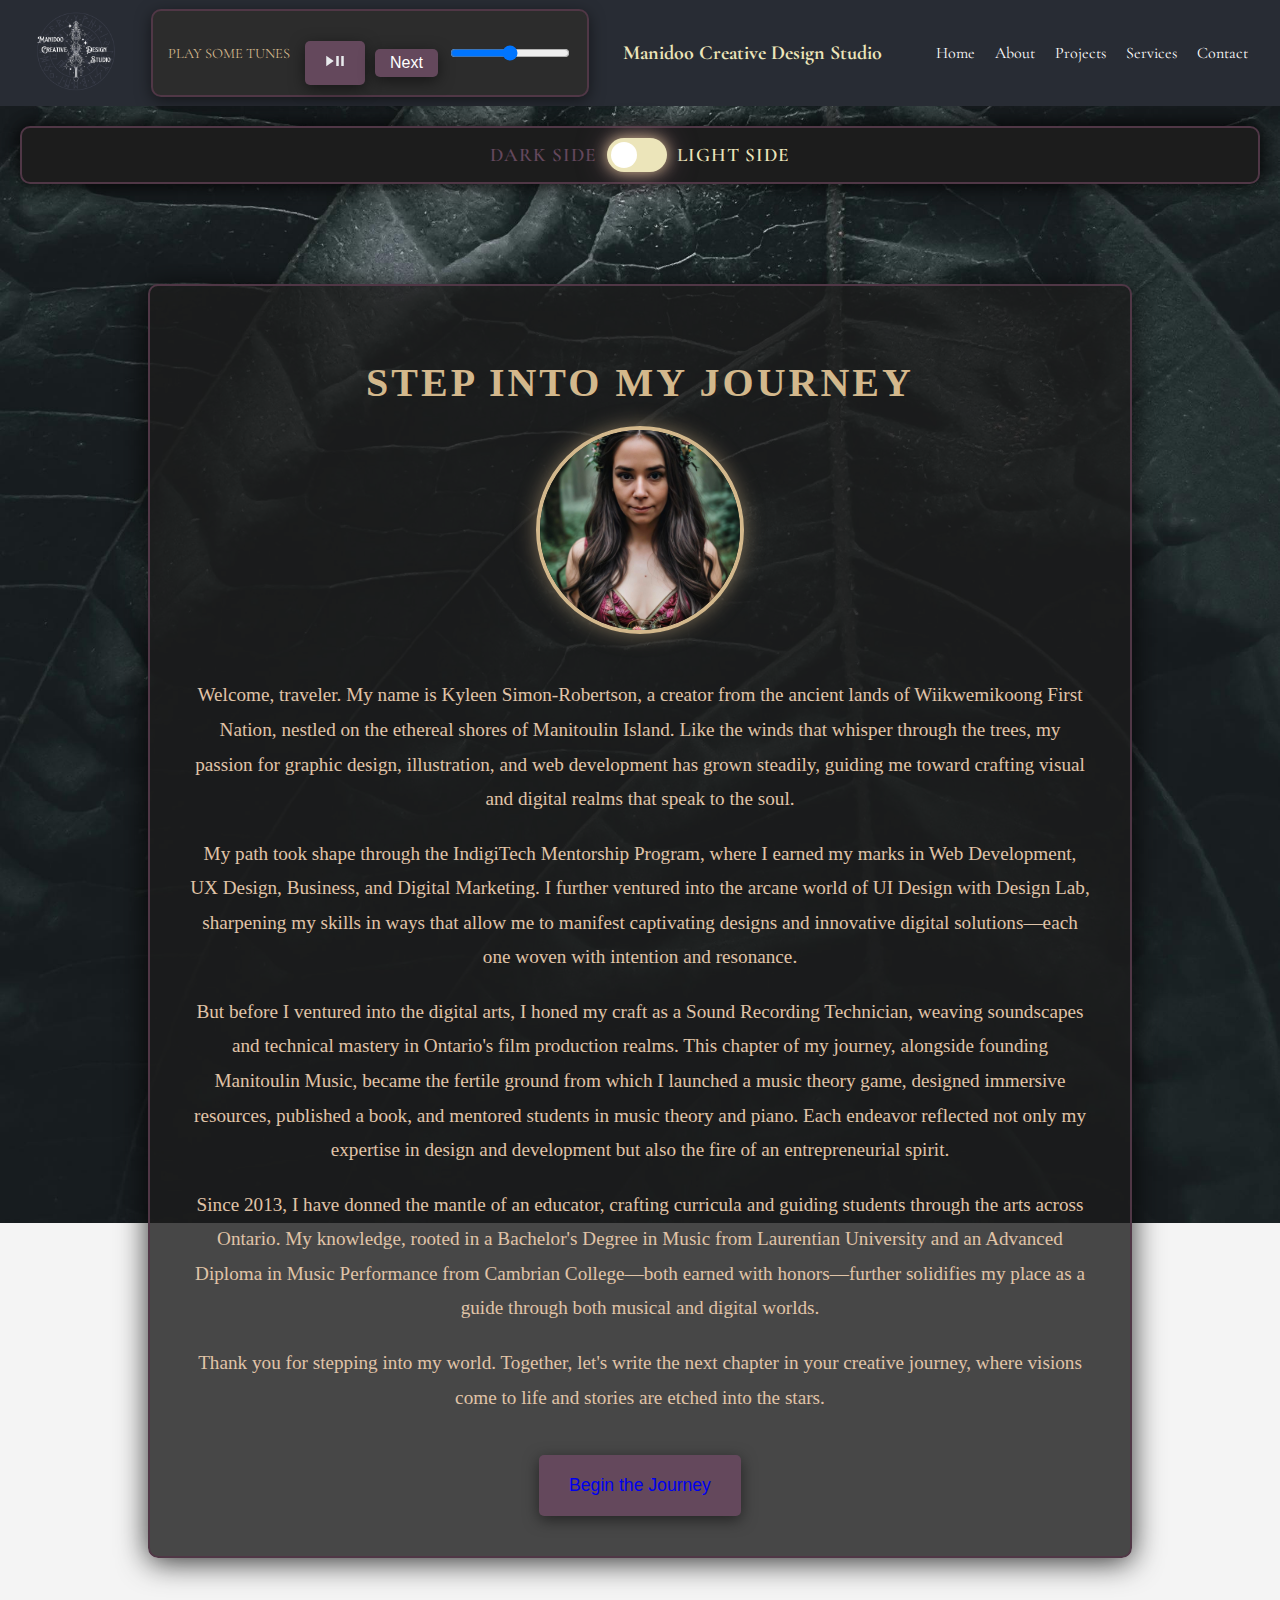
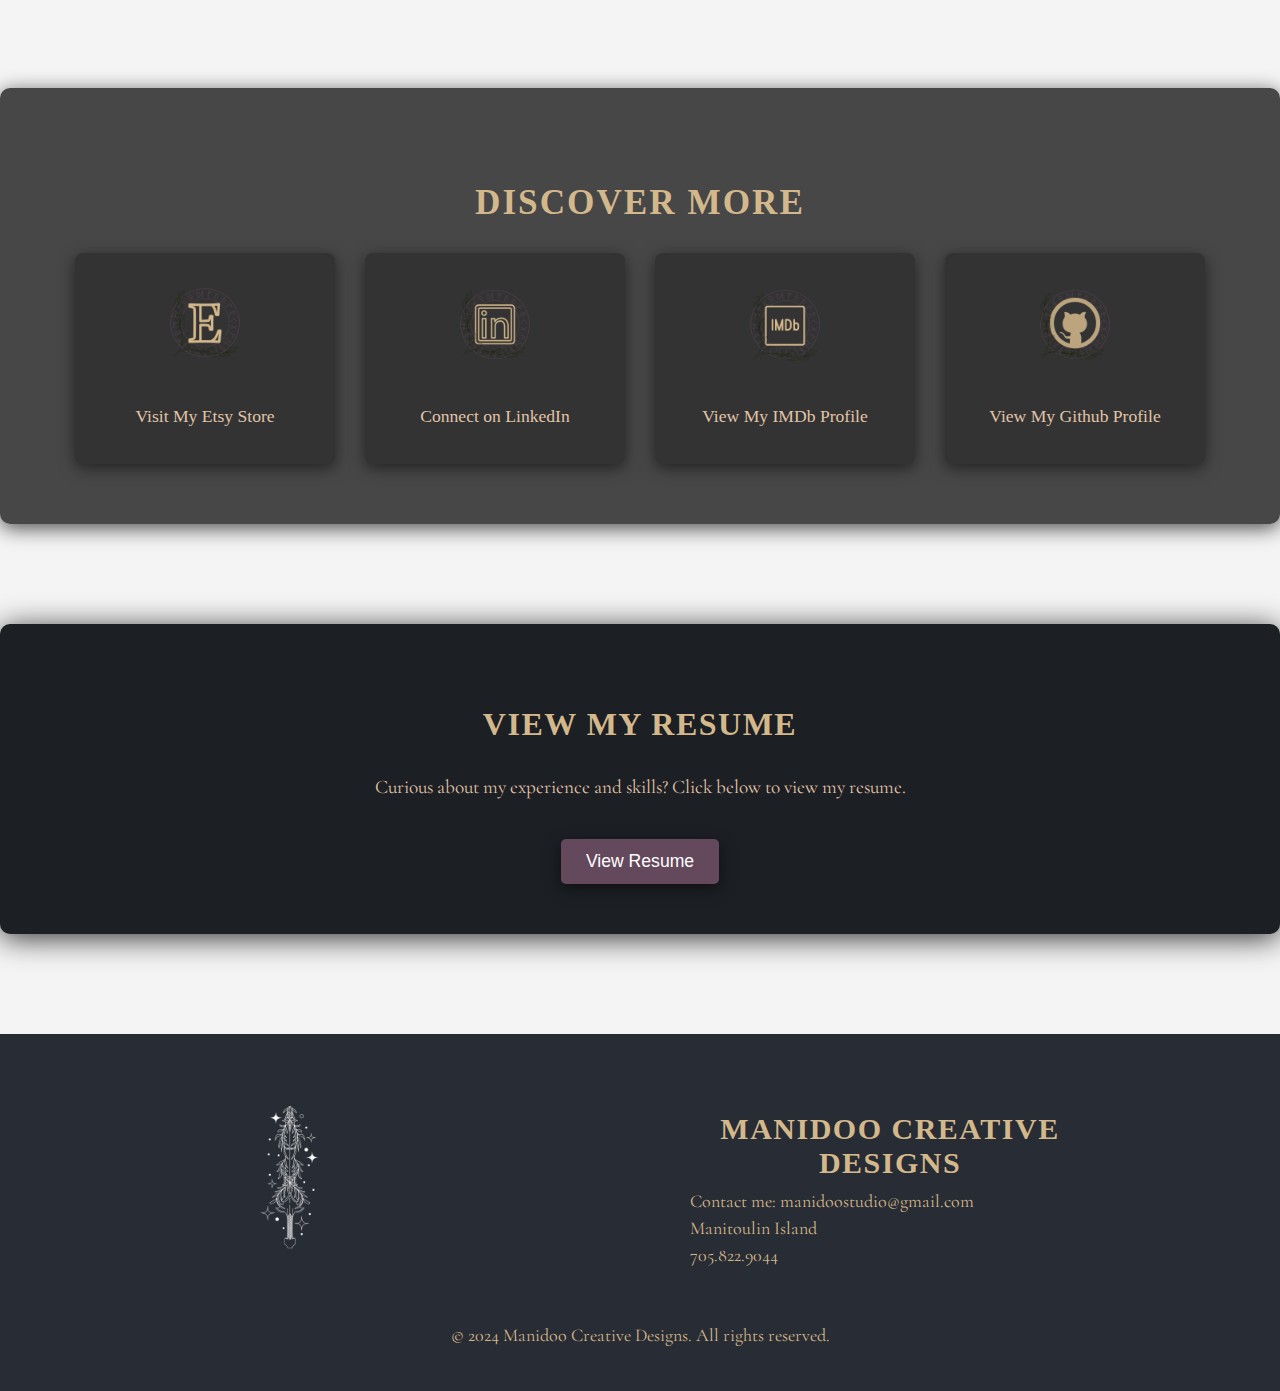
==== about.html @ 4b41643b "added light and dark backgrounds / optimized for mobile" ====
<!DOCTYPE html>
<html lang="en">
    <head>
        <meta charset="UTF-8">
        <meta name="viewport" content="width=device-width, initial-scale=1.0">
        <title>Kyleen Portfolio</title>
        <link rel="preconnect" href="https://fonts.googleapis.com">
    <link rel="preconnect" href="https://fonts.gstatic.com" crossorigin>
    <link href="https://fonts.googleapis.com/css2?family=Cormorant+Garamond:ital,wght@0,300;0,400;0,500;0,600;0,700;1,300;1,400;1,500;1,600;1,700&display=swap" rel="stylesheet">
        <link rel="stylesheet" href="style.css">
        <link rel="stylesheet" href="./global.css">
    </head>
    <nav>
        <a href="./index.html">
            <img src="./images/Manidoologo.png" alt="Manidoologo">
        </a>
      
        <!-- Audio Controls Section in Navbar -->
        <div class="audio-player">
          <span class="audio-player-text">Play some tunes</span>
          <button id="playPauseBtn" onclick="togglePlay()">
            <img id="playPauseIcon" src="./Icons/play_pause_24dp_E8EAED_FILL0_wght400_GRAD0_opsz24.svg" alt="Play Icon">
          </button>
          <button onclick="playNext()">Next</button>
          <input type="range" id="volumeControl" min="0" max="1" step="0.1" onchange="setVolume(this.value)" value="0.5" alt="Volume Control" aria-label="Volume Control">
        </div>
      
        <h1>Manidoo Creative Design Studio</h1>
      
        <div class="menu-toggle">☰</div>
        <ul>
          <li><a href="./index.html">Home</a></li>
          <li><a href="./about.html">About</a></li>
          <li><a href="./projects.html">Projects</a></li>
          <li><a href="./services.html">Services</a></li>
          <li><a href="./contact.html">Contact</a></li>
        </ul>
      </nav>
      <header>
        <div class="theme-toggle-container">
          <span class="toggle-label-text light-side-text">Dark Side</span>
          <div class="toggle-switch">
            <input type="checkbox" id="toggle" />
            <label for="toggle" class="toggle-label">
              <span class="toggle-slider"></span>
            </label>
          </div>
          <span class="toggle-label-text dark-side-text">Light Side</span>
        </div>
      </header>
      
<body>

    <section class="about-page">
        <div class="about-container">
            <h2>Step Into My Journey</h2>
            <img src="./images/kyfant1.jpg" alt="Kyleen Simon-Robertson's portrait" class="about-img">
            <p>
                Welcome, traveler. My name is Kyleen Simon-Robertson, a creator from the ancient lands of Wiikwemikoong First Nation, nestled on the ethereal shores of Manitoulin Island. Like the winds that whisper through the trees, my passion for graphic design, illustration, and web development has grown steadily, guiding me toward crafting visual and digital realms that speak to the soul.
            </p>
            <p>
                My path took shape through the IndigiTech Mentorship Program, where I earned my marks in Web Development, UX Design, Business, and Digital Marketing. I further ventured into the arcane world of UI Design with Design Lab, sharpening my skills in ways that allow me to manifest captivating designs and innovative digital solutions—each one woven with intention and resonance.
            </p>
            <p>
                But before I ventured into the digital arts, I honed my craft as a Sound Recording Technician, weaving soundscapes and technical mastery in Ontario's film production realms. This chapter of my journey, alongside founding Manitoulin Music, became the fertile ground from which I launched a music theory game, designed immersive resources, published a book, and mentored students in music theory and piano. Each endeavor reflected not only my expertise in design and development but also the fire of an entrepreneurial spirit.
            </p>
            <p>
                Since 2013, I have donned the mantle of an educator, crafting curricula and guiding students through the arts across Ontario. My knowledge, rooted in a Bachelor's Degree in Music from Laurentian University and an Advanced Diploma in Music Performance from Cambrian College—both earned with honors—further solidifies my place as a guide through both musical and digital worlds.
            </p>
            <p>Thank you for stepping into my world. Together, let's write the next chapter in your creative journey, where visions come to life and stories are etched into the stars.</p>
            <button><a href="./projects.html">Begin the Journey</a></button>
        </div>
    </section>

    <section class="social-links">
        <h3>Discover More</h3>
        <div class="social-list">
            <a href="https://www.etsy.com/shop/ManitoulinMusic?ref=search_shop_redirect" target="_blank">
                <div class="social-item">
                    <img src="./Icons/etsy.png" alt="Etsy Store">
                    <p>Visit My Etsy Store</p>
                </div>
            </a>
    
            <a href="https://www.linkedin.com/in/kyleen-simon-robertson/" target="_blank">
                <div class="social-item">
                    <img src="./Icons/linkedin.png" alt="LinkedIn Profile">
                    <p>Connect on LinkedIn</p>
                </div>
            </a>
    
            <a href="https://www.imdb.com/name/nm13865718/" target="_blank">
                <div class="social-item">
                    <img src="./Icons/imdb.png" alt="IMDb Profile">
                    <p>View My IMDb Profile</p>
                </div>
            </a>

            <a href="https://github.com/kyleen17" target="_blank">
                <div class="social-item">
                    <img src="./Icons/githubicon.png" alt="Github Profile">
                    <p>View My Github Profile</p>
                </div>
            </a>
        </div>
    </section>

    <section class="resume-section">
        <h3>View My Resume</h3>
        <p>Curious about my experience and skills? Click below to view my resume.</p>
        <button id="viewResumeBtn">View Resume</button>
      </section>
      
      
      <div id="resumeModal" class="modal">
        <div class="modal-content">
          <span class="close">&times;</span>
          <h4>Kyleen Simon-Robertson - Resume</h4>
          <iframe src="ATS Resume Template - Kyleen Robertson (1).pdf" width="100%" height="600px"></iframe> 
          <a href="ATS Resume Template - Kyleen Robertson (1).pdf" download class="download-btn">Download Resume</a>
        </div>
      </div>
      
    
    

    </body>

    <footer>
        <div class="footer-content">
    
            <div class="footer-logo">
                <a href="./index.html" class="magnetic-btn">
                    <img src="./images/shortmanidoologo.png" alt="Manidoo Creative Designs Logo">
                </a>
            </div>
    
    
            <div class="footer-info">
                <h3>Manidoo Creative Designs</h3>
                <p>Contact me: manidoostudio@gmail.com</p>
                <p>Manitoulin Island</p>
                <p>705.822.9044</p>
            </div>
        </div>
    
        <div class="footer-bottom">
            <p>&copy; 2024 Manidoo Creative Designs. All rights reserved.</p>
        </div>
    </footer>
    <script src="./port.js"></script>  
</html>
---- style.css ----
/* //Hero Section// */
.hero {
  background-color: #282c34;
  color: #ffffff;
  text-align: center;
  padding-top: 50px;
  padding-bottom: 50px;
  position: relative;
  min-height: 100vh;
  overflow: hidden;
  display: flex;
  flex-direction: column;
  justify-content: center;
  align-items: center;
  margin-top: 100px;
  margin-bottom: 100px;
  border: 2px solid #503746;
  box-shadow: 0 4px 30px rgba(0, 0, 0, 0.8);
}

.hero img {
  width: 100%;
  height: 100%;
  object-fit: cover;
  object-position: center;
  opacity: 0.5;
  position: absolute;
  left: 0;
  top: 0;
}

.hero h1 {
  font-size: 3em;
  z-index: 10;
  position: relative;
  margin: 0;
}

.hero h2 {
  font-size: 1.5em;
  z-index: 10;
  position: relative;
  color: #d3b88c;
}

/* //About Section// */

.about {
  background-color: #1c1f24; 
  color: #d3b88c;
  padding: 80px 20px;
  display: flex;
  align-items: center;
  justify-content: space-around;
  flex-wrap: wrap;
  margin-top: 100px;
  margin-bottom: 100px;
  border: 2px solid #503746;
  box-shadow: 0 4px 30px rgba(0, 0, 0, 0.8);
  position: relative;
  transition: background-color 0.4s, color 0.4s, border-color 0.4s; 
}

.about.light-mode {
  background-color: #f4f4f4; 
  color: #1c1f24; 
  border-color: #d3b88c; 
}

.about img {
  width: 180px;
  height: 180px;
  border-radius: 50%;
  object-fit: cover;
  margin-right: 30px;
  border: #d3b88c 4px solid;
  transition: transform 0.5s ease, box-shadow 0.5s ease;
}

.about img:hover {
  transform: scale(1.1);
  box-shadow: 0 0 15px #d3b88c, 0 0 30px #503746;
}

.about-text h3 {
  font-size: 2.2em;
  margin: 0 0 15px 0;
  font-family: "cormorant", serif;
  color: #d3b88c;
  text-transform: uppercase;
  letter-spacing: 2px;
}

.about-text h4 {
  font-size: 1.5em;
  color: #a58e7b;
  margin: 0 0 25px 0;
  font-family: "cormorant", serif;
}

.about-text p {
  font-size: 1.1em;
  line-height: 1.8;
  max-width: 600px;
  color: #e0c4a8;
  font-family: "cormorant", serif;
}

.about button {
  background-color: #64485c;
  color: white;
  border: none;
  padding: 12px 25px;
  font-size: 1.1em;
  cursor: pointer;
  border-radius: 5px;
  margin-top: 20px;
  transition: background-color 0.3s ease, transform 0.3s ease;
  box-shadow: 0px 4px 15px rgba(0, 0, 0, 0.5);
}

.about button a {
  color: white;
  text-decoration: none;
}

.about button:visited a {
  color: white;
}

.about button:active {
  background-color: #503746;
  transform: translateY(0);
}

.about button a:visited {
  color: white;
}

.about button:hover {
  background-color: #503746;
  transform: translateY(-3px);
}

.about button:hover a {
  color: white;
}

@media (max-width: 768px) {
  .about {
    flex-direction: column;
    align-items: center;
    padding: 60px 20px;
  }

  .about img {
    margin-bottom: 20px;
  }

  .about-text {
    text-align: center;
  }
}

.about.light-mode {
  background-color: #ffffff;
  color: #333; 
}

/* // recent works // */

.highlights {
  text-align: center;
  color: #fff;
  background-color: #282c34;
  padding: 20px;
  margin-top: 100px;
  margin-bottom: 100px;
  border: 2px solid #503746;
  box-shadow: 0 4px 30px rgba(0, 0, 0, 0.8);
}

.highlights h5 {
  font-size: 2em;
  color: #d3b88c;
}

.highlights.light-mode {
  background-color: #f9f9f9; 
  color: #333;
}

/* Recent Works Carousel */
.carousel {
  display: flex;
  overflow: hidden;
  justify-content: center;
  position: relative;
}

.carousel-item {
  flex: 0 0 100%;
  opacity: 0;
  transition: opacity 0.5s ease-in-out;
  position: relative;
  display: none;
}

.carousel-item.active {
  opacity: 1;
  display: block;
}

.carousel img {
  width: 60%;
  height: auto;
}

.description {
  position: absolute;
  bottom: 2px;
  left: 50%;
  transform: translateX(-50%);
  color: #fff;
  background-color: #d3b88c9a;
  transition: transform 0.3s ease, box-shadow 0.3s ease;
  padding: 50px 20px;
  width: 90%;
  height: 10%;
  border-radius: 5px;
  box-sizing: border-box;
  font-size: 1.3rem;
  text-align: center;
}

.carousel-controls {
  display: flex;
  justify-content: center;
  margin-top: 20px;
}

button.prev1,
button.next1 {
  background-color: #64485c;
  color: #ffffff;
  border: none;
  padding: 10px 20px;
  margin: 5px;
  cursor: pointer;
  font-size: 1em;
  border-radius: 5px;
}

.highlights button a {
  color: white;
  text-decoration: none;
}

.highlights button a:visited {
  color: white;
}

.view-all button a:visited {
  color: white;
}


button:hover {
  background-color: #503746;
}

@media (max-width: 768px) {
  .highlights {
    margin-top: 50px;
    margin-bottom: 50px;
  }

  .description {
    font-size: 1.1rem;
    width: 90%;
    color: #000;
  }
}

/* //Services Section // */

.serviceshome {
  text-align: center;
  color: #fff;
  background-color: #282c34;
  padding: 80px 20px;
  margin-top: 100px;
  margin-bottom: 100px;
  border: 2px solid #503746;
  box-shadow: 0 4px 30px rgba(0, 0, 0, 0.8);
}

.serviceshome h5 {
  font-size: 2.5em;
  color: #d3b88c;
  margin-bottom: 30px;
}

.service-list {
  display: flex;
  flex-wrap: wrap;
  justify-content: center;
  gap: 20px;
}

.service-item {
  background-color: #333;
  color: #d3b88c;
  width: 250px;
  padding: 20px;
  border-radius: 10px;
  transition: transform 0.3s ease, box-shadow 0.3s ease;
}

.service-item:hover {
  transform: translateY(-10px);
  box-shadow: 0px 10px 15px rgba(0, 0, 0, 0.3);
}

.service-item img {
  width: 50px;
  height: auto;
  margin-bottom: 15px;
}

.service-item h6 {
  font-size: 1.5em;
  margin-bottom: 10px;
}

.service-item p {
  font-size: 1em;
  line-height: 1.5;
  margin-bottom: 10px;
}

.serviceshome button {
  background-color: #64485c;
  color: #ffffff;
  border: none;
  padding: 20px 20px;
  font-size: 1.1em;
  border-radius: 5px;
  margin-top: 30px;
  cursor: pointer;
  transition: background-color 0.3s ease;
}

.serviceshome button:hover {
  background-color: #503746;
}
.serviceshome button a:visited {
  color: white;
}

@media (max-width: 768px) {
  .service-list {
    flex-direction: column;
    align-items: center;
  }

  .service-item {
    width: 100%;
    max-width: 300px;
  }
}

/* // ABOUT - PAGE // */
.about-page {
  background: none;
  color: #d3b88c;
  padding: 80px 20px;
  text-align: center;
}

.about-container {
  max-width: 900px;
  margin: 0 auto;
  padding: 40px;
  background-color: rgba(28, 28, 28, 0.8);
  border: 2px solid #503746;
  border-radius: 10px;
  box-shadow: 0 4px 30px rgba(0, 0, 0, 0.8);
}

.about-container h2 {
  font-family: "Playfair Display", serif;
  font-size: 2.5em;
  color: #d3b88c;
  margin-bottom: 20px;
  text-transform: uppercase;
  letter-spacing: 3px;
}

.about-container p {
  font-family: "Crimson Text", serif;
  font-size: 1.2em;
  line-height: 1.8;
  color: #e0c4a8;
  margin-bottom: 20px;
}

.about-img {
  width: 200px;
  height: 200px;
  border-radius: 50%;
  object-fit: cover;
  border: 4px solid #d3b88c;
  box-shadow: 0 0 20px rgba(211, 184, 140, 0.5);
  margin-bottom: 20px;
  transition: transform 0.5s ease, box-shadow 0.5s ease;
}

.about-img:hover {
  transform: scale(1.1);
  box-shadow: 0 0 25px #d3b88c;
}

button {
  background-color: #64485c;
  color: white;
  padding: 20px 30px;
  border: none;
  border-radius: 5px;
  font-size: 1.1em;
  cursor: pointer;
  transition: background-color 0.3s ease, transform 0.3s ease;
  box-shadow: 0px 4px 15px rgba(0, 0, 0, 0.5);
  margin-top: 20px;
}

button:hover {
  background-color: #503746;
  transform: translateY(-3px);
}

button a:visited {
  color: white;
}

.social-links {
  background-color: rgba(28, 28, 28, 0.8);
  color: #d3b88c;
  padding: 60px 20px;
  text-align: center;
  margin-top: 50px;
  border-radius: 10px;
  box-shadow: 0 4px 20px rgba(0, 0, 0, 0.7);
  margin-bottom: 100px;
}

.social-links h3 {
  font-family: "Playfair Display", serif;
  font-size: 2.2em;
  color: #d3b88c;
  margin-bottom: 30px;
  text-transform: uppercase;
  letter-spacing: 2px;
}

.social-list {
  display: flex;
  justify-content: center;
  flex-wrap: wrap;
  gap: 30px;
}

.social-item {
  display: flex;
  flex-direction: column;
  align-items: center;
  text-align: center;
  background-color: #333;
  padding: 20px;
  border-radius: 8px;
  transition: transform 0.3s ease, box-shadow 0.3s ease;
  width: 220px;
  box-shadow: 0 4px 15px rgba(0, 0, 0, 0.5);
}

.social-item:hover {
  transform: translateY(-5px);
  box-shadow: 0 6px 20px rgba(0, 0, 0, 0.6);
}

.social-item img {
  width: 100px;
  height: auto;
  margin-bottom: 15px;
}

.social-item p {
  font-family: "Crimson Text", serif;
  font-size: 1.1em;
  color: #e0c4a8;
}

a {
  text-decoration: none;
}

a:hover p {
  text-decoration: underline;
}

@media (max-width: 768px) {
  .social-list {
    flex-direction: column;
  }

  .social-item {
    width: 100%;
    max-width: 300px;
  }
}

/* Resume Section */
.resume-section {
  background-color: #1c1f24;
  color: #d3b88c;
  text-align: center;
  padding: 50px 20px;
  border-radius: 10px;
  margin-top: 50px;
  margin-bottom: 100px;
  box-shadow: 0 4px 30px rgba(0, 0, 0, 0.8);
}

.resume-section h3 {
  font-size: 2em;
  font-family: "cormorant", serif;
}

.resume-section p {
  font-size: 1.2em;
  margin-bottom: 20px;
  color: #e0c4a8;
}

.resume-section button {
  background-color: #64485c;
  color: white;
  border: none;
  padding: 12px 25px;
  font-size: 1.1em;
  cursor: pointer;
  border-radius: 5px;
  transition: background-color 0.3s ease, transform 0.3s ease;
  box-shadow: 0px 4px 15px rgba(0, 0, 0, 0.5);
}

.resume-section button:hover {
  background-color: #503746;
  transform: translateY(-3px);
}

/* Modal */
.modal {
  display: none;
  position: fixed;
  z-index: 1000;
  left: 0;
  top: 0;
  width: 100%;
  height: 100%;
  background-color: rgba(0, 0, 0, 0.9);
}

.modal-content {
  background-color: #282c34;
  color: #d3b88c;
  margin: 5% auto;
  padding: 20px;
  border-radius: 10px;
  width: 80%;
  max-width: 600px;
  text-align: center;
  position: relative;
}

.modal-content h4 {
  font-size: 1.5em;
  margin-bottom: 20px;
}

.modal-content iframe {
  border: none;
}

.close {
  position: absolute;
  top: 10px;
  right: 20px;
  color: #fff;
  font-size: 30px;
  cursor: pointer;
}

.close:hover {
  color: #d3b88c;
}

.download-btn {
  display: inline-block;
  margin-top: 20px;
  padding: 10px 20px;
  background-color: #64485c;
  color: #fff;
  text-decoration: none;
  border-radius: 5px;
  transition: background-color 0.3s ease;
}

.download-btn:hover {
  background-color: #503746;
}

/* // Projects // */

.projects {
  background-color: #1c1c1cee;
  color: #d3b88c;
  padding: 80px 20px;
  text-align: center;
  margin-top: 100px;
  margin-bottom: 100px;
  box-shadow: #1c1f24 0 0 20px;
}

.projects h2 {
  font-family: "cormorant", serif;
  font-size: 2.5em;
  margin-bottom: 50px;
  color: #d3b88c;
  text-transform: uppercase;
  letter-spacing: 3px;
}

.project-sections {
  display: flex;
  justify-content: center;
  flex-wrap: wrap;
  gap: 40px;
}

.project-card {
  background-color: #333333f5;
  padding: 20px;
  border-radius: 10px;
  width: 250px;
  text-align: center;
  transition: transform 0.3s ease, box-shadow 0.3s ease;
  cursor: pointer;
  box-shadow: 0 4px 15px rgba(0, 0, 0, 0.5);
  min-height: 300px;
}

.project-card:hover {
  transform: translateY(-10px);
  box-shadow: 0 6px 20px rgba(0, 0, 0, 0.7);
}

.project-card img {
  width: 50px;
  height: auto;
  margin-bottom: 20px;
  transition: transform 0.3s ease, box-shadow 0.3s ease;
  position: relative;
}

.project-card h3 {
  font-size: 1.5em;
  font-family: "Crimson Text", serif;
  margin-bottom: 15px;
  color: #d3b88c;
}

.project-card p {
  font-size: 1.1em;
  color: #e0c4a8;
  line-height: 1.6;
}

.project-link {
  text-decoration: none;
  color: inherit;
}

.project-link:visited {
  color: inherit;
}


@media (max-width: 768px) {
  .projects {
    margin-top: 50px;
    margin-bottom: 50px;
    padding: 80px 5px;
  }
  .project-sections {
    flex-direction: column;
    align-items: center;
  }

  .project-card {
    width: 100%;
    max-width: 350px;
  }
}

/* //WebDevelopment// */

.web-dev-portfolio {
  background-color: #1c1c1cc5;
  color: #d3b88c;
  padding: 60px 20px;
  text-align: center;
  font-family: "cormorant", serif;
  margin-top: 100px;
  margin-bottom: 100px;
  box-shadow: #1c1f24 0 0 20px;
}

.web-dev-portfolio h2 {
  font-family: "cormorant", serif;
  font-size: 2.5em;
  margin-bottom: 50px;
  color: #d3b88c;
  text-transform: uppercase;
  letter-spacing: 2px;
}

.web-dev-portfolio p {
  font-size: 1.1em;
  color: #e0c4a8;
  line-height: 1.6;
  font-family: "cormorant", serif;
  padding-bottom: 20px;
  font-style: italic;
}

.project-grid {
  display: grid;
  grid-template-columns: repeat(auto-fit, minmax(300px, 1fr));
  gap: 50px;
  justify-items: center;
}

.project-card-wd .web-dev-carousel {
  position: relative;
  width: 100%;
  height: 100%;
  overflow: hidden;
  border-radius: 8px;
}

.project-card-wd .web-dev-carousel img {
  width: 100%;
  height: 100%;
  object-fit: cover;
  border-radius: 8px;
  position: absolute;
  top: 0;
  left: 0;
  opacity: 0;
  transition: opacity 0.5s ease;
}

.project-card-wd .web-dev-carousel img.active {
  opacity: 1;
}

.project-card-wd h3 {
  font-size: 1.5em;
  margin: 15px 0;
  font-family: "Playfair Display", serif;
}

.project-card-wd p {
  font-size: 1.1em;
  color: #e0c4a8;
  line-height: 1.6;
}

.project-card-wd h3 a {
  color: #d3b88c;
  text-decoration: none;
  transition: text-decoration 0.3s ease;
}

.project-card-wd h3 a:hover {
  text-decoration: underline;
}

.project-card-wd h3 a:visited {
  color: #d3b88c;
}
.project-card-wd {
  background-color: #333;
  padding: 20px;
  border-radius: 10px;
  transition: transform 0.3s ease, box-shadow 0.3s ease;
  cursor: pointer;
  box-shadow: 0 4px 15px rgba(0, 0, 0, 0.5);
  text-align: center;
  width: 100%;
  max-width: 500px;
  min-height: 450px;
  display: flex;
  flex-direction: column;
  justify-content: space-between;
}

.project-card-wd .web-dev-carousel {
  height: 300px;
}

/* Modal Styles */
.modal {
  display: none;
  position: fixed;
  z-index: 1000;
  left: 0;
  top: 0;
  width: 100%;
  height: 100%;
  background-color: rgba(0, 0, 0, 0.9);
  padding-top: 50px;
}

.modal-content {
  margin: auto;
  display: block;
}

.close {
  position: absolute;
  top: 20px;
  right: 35px;
  color: #fff;
  font-size: 40px;
  font-weight: bold;
  cursor: pointer;
}

.close:hover,
.close:focus {
  color: #d3b88c;
}

/* Next & Previous buttons */
.prev,
.next {
  cursor: pointer;
  position: absolute;
  top: 50%;
  width: auto;
  padding: 16px;
  margin-top: -22px;
  color: #fff;
  font-weight: bold;
  font-size: 30px;
  transition: 0.6s ease;
  user-select: none;
  background-color: rgba(0, 0, 0, 0.5);
}

.next {
  right: 20px;
}

.prev {
  left: 20px;
}

.prev:hover,
.next:hover {
  background-color: rgba(0, 0, 0, 0.8);
}

@media (max-width: 768px) {
  .project-card-wd {
    max-width: 100%;
  }

  .project-card-wd .carousel {
    height: 200px;
  }
}

/* //Graphic Design // */

.graph-design-portfolio {
  background-color: #1c1c1ce0;
  color: #d3b88c;
  padding: 60px 20px;
  text-align: center;
  font-family: "cormorant", serif;
  margin-top: 100px;
  margin-bottom: 100px;
  box-shadow: #1c1f24 0 0 20px;
}

.graph-design-portfolio h2 {
  font-family: "cormorant", serif;
  font-size: 2.5em;
  margin-bottom: 50px;
  color: #d3b88c;
  text-transform: uppercase;
  letter-spacing: 1.5px;
}

.graph-design-portfolio p {
  font-size: 1.1em;
  color: #e0c4a8;
  line-height: 1.6;
  font-family: "cormorant", serif;
  padding: 50px;
  margin-bottom: 40px;
  font-style: italic;
}

.project-grid {
  display: grid;
  grid-template-columns: repeat(2, 1fr);
  gap: 20px;
  justify-items: center;
  margin: 2%;
}

.project-card-gd .web-dev-carousel {
  position: relative;
  width: 100%;
  height: 100%;
  overflow: hidden;
  border-radius: 8px;
}

.project-card-gd .web-dev-carousel img {
  width: 100%;
  height: 100%;
  object-fit: cover;
  border-radius: 8px;
  position: absolute;
  top: 0;
  left: 0;
  opacity: 0;
  transition: opacity 0.5s ease;
}

.project-card-gd .web-dev-carousel img.active {
  opacity: 1;
}

.project-card-gd h3 {
  font-size: 1.5em;
  margin: 15px 0;
  font-family: "Playfair Display", serif;
}

.project-card-gd p {
  font-size: 1.1em;
  color: #e0c4a8;
  line-height: 1.6;
}

.project-card-gd h3 a {
  color: #d3b88c;
  text-decoration: none;
  transition: text-decoration 0.3s ease;
}

.project-card-gd h3 a:hover {
  text-decoration: underline;
}

.project-card-gd h3 a:visited {
  color: #d3b88c;
}

.project-card-gd {
  background-color: #333;
  padding: 20px;
  border-radius: 10px;
  transition: transform 0.3s ease, box-shadow 0.3s ease;
  cursor: pointer;
  box-shadow: 0 4px 15px rgba(0, 0, 0, 0.5);
  text-align: center;
  width: 100%;
  max-width: 500px;
  min-height: 450px;
  display: flex;
  flex-direction: column;
  justify-content: space-between;
}

.project-card-gd .web-dev-carousel {
  height: 300px;
}

/* Responsive layout */
@media (max-width: 768px) {
  .project-grid {
    grid-template-columns: 1fr;
    gap: 20px;
  }
}

/* // Digital Art // */

.digital-art-portfolio {
  background-color: #1c1c1cc9;
  color: #d3b88c;
  padding: 60px 20px;
  text-align: center;
  font-family: "cormorant", serif;
  margin-top: 100px;
  margin-bottom: 100px;
  box-shadow: #1c1f24 0 0 20px;
}

.digital-art-portfolio h2 {
  font-family: "cormorant", serif;
  font-size: 2.5em;
  margin-bottom: 50px;
  color: #d3b88c;
  text-transform: uppercase;
  letter-spacing: 2px;
}

.digital-art-portfolio p {
  font-size: 1.1em;
  color: #e0c4a8;
  line-height: 1.6;
  font-family: "cormorant", serif;
  padding-bottom: 20px;
  font-style: italic;
  padding-left: 50px;
  padding-right: 50px;
}

.project-grid {
  display: grid;
  grid-template-columns: repeat(auto-fit, minmax(300px, 1fr));
  gap: 50px;
  justify-items: center;
}

.project-card-da .web-dev-carousel {
  position: relative;
  width: 100%;
  height: 100%;
  overflow: hidden;
  border-radius: 8px;
}

.project-card-da .web-dev-carousel img {
  width: 100%;
  height: 100%;
  object-fit: cover;
  border-radius: 8px;
  position: absolute;
  top: 0;
  left: 0;
  opacity: 0;
  transition: opacity 0.5s ease;
}

.project-card-da .web-dev-carousel img.active {
  opacity: 1;
}

.project-card-da h3 {
  font-size: 1.5em;
  margin: 15px 0;
  font-family: "Playfair Display", serif;
}

.project-card-da p {
  font-size: 1.1em;
  color: #e0c4a8;
  line-height: 1.6;
}

.project-card-da h3 a {
  color: #d3b88c;
  text-decoration: none;
  transition: text-decoration 0.3s ease;
}

.project-card-da h3 a:hover {
  text-decoration: underline;
}

.project-card-da h3 a:visited {
  color: #d3b88c;
}
.project-card-da {
  background-color: #333;
  padding: 20px;
  border-radius: 10px;
  transition: transform 0.3s ease, box-shadow 0.3s ease;
  cursor: pointer;
  box-shadow: 0 4px 15px rgba(0, 0, 0, 0.5);
  text-align: center;
  width: 100%;
  max-width: 500px;
  min-height: 450px;
  display: flex;
  flex-direction: column;
  justify-content: space-between;
}

.project-card-da .web-dev-carousel {
  height: 300px;
}

.back-button-container {
  margin-top: 40px;
  text-align: center;
}

.back-button {
  background-color: #64485c;
  color: #ffffff;
  border: none;
  padding: 12px 30px;
  font-size: 1.2em;
  cursor: pointer;
  border-radius: 5px;
  transition: background-color 0.3s ease, transform 0.3s ease;
  box-shadow: 0px 4px 15px rgba(0, 0, 0, 0.5);
}

.back-button:hover {
  background-color: #503746;
  transform: translateY(-3px);
}

/* // Services Page // */

.services-intro {
  background-color: #282c34ea;
  padding: 60px 20px;
  margin-bottom: 50px;
  border: 2px solid #503746;
  box-shadow: 0 4px 30px rgba(0, 0, 0, 0.8);
  margin-top: 100px;
  margin-bottom: 100px;
  text-align: center;
}

.services-intro h2 {
  font-family: "Cormorant", serif;
  font-size: 2.5em;
  margin-bottom: 30px;
  color: #d3b88c;
  text-transform: uppercase;
  letter-spacing: 2px;
  text-align: center;
}

.services-intro p {
  font-size: 1.2em;
  color: #e0c4a8;
  line-height: 1.6;
  text-align: center;
}

.services-list {
  display: grid;
  grid-template-columns: repeat(auto-fit, minmax(300px, 1fr));
  gap: 30px;
  justify-items: center;
  margin: 0 5%;
  padding-bottom: 50px;
}

.service-item {
  background-color: #333333f6;
  padding: 20px;
  border-radius: 10px;
  transition: transform 0.3s ease, box-shadow 0.3s ease;
  text-align: center;
  border: 2px solid #503746;
}

.service-item h3 {
  font-size: 1.5em;
  margin: 15px 0;
  font-family: "Cormorant", serif;
  color: #d3b88c;
}

.service-item p {
  font-family: "Cormorant", serif;
  font-size: 1em;
  color: #e0c4a8;
  line-height: 1.6;
}

.service-item:hover {
  transform: translateY(-10px);
  box-shadow: 0 10px 20px rgba(0, 0, 0, 0.5);
}

.price {
  display: block;
  font-size: 1.5em;
  color: #d3b88c;
  margin-top: 20px;
}

.full-package {
  background-color: #282c34;
  padding: 50px 20px;
  text-align: center;
  border: 2px solid #503746;
  margin: 50px auto;
  max-width: 800px;
  box-shadow: 0 4px 30px rgba(0, 0, 0, 0.8);
}

.full-package h2 {
  font-family: "Cormorant", serif;
  font-size: 2.5em;
  margin-bottom: 30px;
  color: #d3b88c;
  text-transform: uppercase;
  letter-spacing: 1.5px;
}

.full-package p {
  margin: 20px 0;
}

.contact-button {
  background-color: #64485c;
  color: #ffffff;
  border: none;
  padding: 12px 30px;
  font-size: 1.2em;
  cursor: pointer;
  border-radius: 5px;
  transition: background-color 0.3s ease, transform 0.3s ease;
}

.contact-button:hover {
  background-color: #503746;
  transform: translateY(-3px);
}

/* Mobile */
@media (max-width: 768px) {
  .services-list {
    grid-template-columns: 1fr;
  }
}

/* // Contact Page // */

.contact-intro h2,
h3 {
  font-family: "Cormorant", serif;
  color: #d3b88c;
  text-transform: uppercase;
  letter-spacing: 1.5px;
  text-align: center;
}

.contact-intro p {
  font-size: 1.2em;
  color: #e0c4a8;
  line-height: 1.6;
  text-align: center;
}

.contact-intro {
  background-color: #282c34;
  padding: 60px 20px;
  border: 2px solid #503746;
  box-shadow: 0 4px 30px rgba(0, 0, 0, 0.8);
  margin-bottom: 50px;
  margin-top: 100px;
}

.contact-details {
  background-color: #1c1f24;
  color: #d3b88c;
  padding: 60px 20px;
  border: 2px solid #503746;
  box-shadow: 0 4px 30px rgba(0, 0, 0, 0.8);
  max-width: 800px;
  margin: 0 auto 50px auto;
  text-align: center;
}

.contact-details h4 {
  font-family: "Cormorant", serif;
  font-size: 2.5em;
  color: #d3b88c;
  margin-bottom: 20px;
  text-transform: uppercase;
  letter-spacing: 1.5px;
}

.contact-details p {
  font-size: 1.3em;
  line-height: 1.8;
  color: #e0c4a8;
  margin-bottom: 40px;
  padding: 20px;
  font-style: italic;
}

.contact-info {
  display: flex;
  flex-direction: column;
  align-items: center;
}

.info-item {
  background-color: #282c34;
  border-radius: 10px;
  padding: 20px;
  margin-bottom: 20px;
  width: 100%;
  max-width: 600px;
  text-align: center;
  border: 2px solid #503746;
  box-shadow: 0 4px 15px rgba(0, 0, 0, 0.5);
}

.info-item p {
  font-size: 1.1em;
  color: #e0c4a8;
  margin: 0;
}

.info-item a {
  color: #d3b88c;
  text-decoration: none;
  transition: color 0.3s ease;
}

.info-item a:hover {
  color: #a58e7b;
  text-decoration: underline;
}

.contact-form-section h4 {
  font-family: "Cormorant", serif;
  font-size: 2.5em;
  color: #d3b88c;
  margin-bottom: 20px;
  text-transform: uppercase;
  letter-spacing: 1.5px;
}

.contact-info .info-item:hover {
  background-color: #bba37b65;
  box-shadow: 0 0 20px #503746, 0 0 40px #64485c;
  transform: translateY(-5px);
  transition: all 0.4s ease;
}

/* Responsive styling */
@media (max-width: 768px) {
  .contact-info {
    flex-direction: column;
  }

  .info-item {
    max-width: 100%;
  }
}

.contact-form-section {
  background-color: #21242b;
  padding: 40px 20px;
  border: 2px solid #503746;
  box-shadow: 0 4px 30px rgba(0, 0, 0, 0.8);
  max-width: 800px;
  margin: 0 auto;
  text-align: center;
  margin-bottom: 50px;
  margin-top: 50px;
}

.contact-form {
  display: flex;
  flex-direction: column;
  align-items: center;
}

.contact-form label {
  font-size: 1.2em;
  color: #e0c4a8;
  margin-bottom: 10px;
}

.contact-form input,
.contact-form textarea {
  width: 100%;
  max-width: 600px;
  padding: 10px;
  margin-bottom: 20px;
  border: 2px solid #503746;
  border-radius: 5px;
  background-color: #282c34;
  color: #d3b88c;
}

.contact-form input:focus,
.contact-form textarea:focus {
  border-color: #d3b88c;
  outline: none;
  box-shadow: 0 0 20px #503746;
}
 

.send-button {
  background-color: #64485c;
  color: #ffffff;
  border: none;
  padding: 12px 30px;
  font-size: 1.2em;
  cursor: pointer;
  border-radius: 5px;
  transition: background-color 0.3s ease, transform 0.3s ease;
}

.send-button:hover {
  background-color: #503746;
  transform: translateY(-3px);
}

.checkbox-group {
  display: flex;
  flex-wrap: wrap;
  justify-content: center;
  margin-bottom: 20px;
}

.checkbox-group label {
  margin-right: 20px;
  color: #e0c4a8;
  font-size: 1.1em;
}

.contact-form select {
  width: 100%;
  max-width: 600px;
  padding: 10px;
  margin-bottom: 20px;
  border: 2px solid #503746;
  border-radius: 5px;
  background-color: #282c34;
  color: #d3b88c;
}

.contact-form select:focus {
  border-color: #d3b88c;
  outline: none;
  box-shadow: 0 0 20px #503746;
}

/* Responsive styling */
@media (max-width: 768px) {
  .contact-form input,
  .contact-form textarea {
    max-width: 100%;
  }
}
---- global.css ----
/* Navigation Bar */
nav {
    background: #282c34;
    color: #ece5ba;
    display: flex;
    justify-content: space-between;
    align-items: center;
    padding: 0.5rem 2rem;
    position: relative;
  }
  
  nav img {
    height: 85px;
  }
  
  nav h1 {
    font-size: 20px;
    font-weight: bold;
    margin: 0;
    padding: 0;
  }
  
  ul {
    list-style-type: none;
    padding: 0;
    margin: 0;
    display: flex;
  }
  
  li {
    margin-left: 20px;
  }
  
  .menu-toggle {
    display: none;
    font-size: 30px;
    cursor: pointer;
    color: #ece5ba;
  }
  
  @media (max-width: 768px){
    nav {
      flex-direction: column;
      align-items: center;
    }
    nav h1 {
      display: none;
    }
  
    .menu-toggle {
      display: block;
    }
  
    ul {
      display: none; 
      flex-direction: column;
      width: 100%;
      text-align: center;
      margin-top: 10px;
    }
  
    ul.active {
      display: flex; 
  
    li {
      display: block;
      margin: 0;
      padding: 10px;
    }
  }
} 
  
  nav a {
    color: #ffffff;
    text-decoration: none;
  }
  
  nav a:visited {
    color: #ffffff;
  }
  
  nav ul li a:hover {
    color: #d3b88c;
    transform: scale(1.2);
    transition: transform 0.3s ease;
  }
  
  nav img:hover {
    transform: scale(1.5);
    transition: transform 0.3s ease;
  }
  
  /* Audio player */
  .audio-player {
    display: flex;
    align-items: center;
    justify-content: space-between;
    background-color: #2c2c2c;
    padding: 10px 15px;
    border: 2px solid #503746;
    border-radius: 10px;
    box-shadow: 0 4px 15px rgba(0, 0, 0, 0.5);
  }
  
  .audio-player button {
    background-color: #64485c;
    color: #ffffff;
    border: none;
    padding: 5px 15px;
    cursor: pointer;
    font-size: 1em;
    border-radius: 5px;
    margin-right: 10px;
    transition: background-color 0.3s ease, transform 0.2s ease;
  }
  
  .audio-player button:hover {
    background-color: #503746;
    transform: translateY(-2px);
  }
  
  #playPauseBtn img {
    height: 30px;
  }
  
  #volumeControl {
    width: 120px;
    border-radius: 5px;
    background-color: #64485c;
    outline: none;
    cursor: pointer;
  }
  
  #volumeControl::-webkit-slider-thumb {
    background-color: #d3b88c;
    border-radius: 50%;
    cursor: pointer;
  }
  
  .audio-player-text {
    font-size: 0.9em;
    color: #d3b88c;
    margin-right: 15px;
    text-transform: uppercase;
  }
  
  /* Mobile view */
  @media (max-width: 768px) {
    nav {
      flex-direction: column;
    }
  
    .audio-player {
      flex-direction: column;
      align-items: flex-start;
      padding: 15px;
      width: 100%;
    }
  
    .audio-player button {
      margin-right: 0;
      margin-bottom: 10px;
      width: 100%;
    }
  
    #playPauseBtn {
      padding: 0;
    }
  
    #playPauseIcon {
      width: 20px;
      height: 20px;
    }
  
    #volumeControl {
      width: 100px;
    }
  
    .audio-player-text {
      font-size: 0.8em;
      margin-bottom: 5px;
    }
  }
  
  
  /* Particles */
  .particle {
    position: absolute;
    width: 6px;
    height: 6px;
    background-color: rgba(238, 209, 42, 0.507);
    pointer-events: none;
    opacity: 0.8;
    box-shadow: 0 0 10px rgba(255, 215, 0, 0.7), 0 0 20px rgba(255, 215, 0, 0.5);
    animation: sparkle 0.6s ease-out forwards;
  }
  
  @keyframes sparkle {
    to {
      transform: scale(0.5);
      opacity: 0;
    }
  }

  /* // header // */

.theme-toggle-container {
  display: flex;
  align-items: center;
  justify-content: center;
  padding: 10px 20px;
  margin: 20px;
  font-family: "Cormorant Garamond", serif;
  color: #d3b88c;
  border: 2px solid #503746; 
  border-radius: 10px; 
  background-color: #1c1c1c; 
  box-shadow: 0 0 15px rgba(0, 0, 0, 0.7), 0 0 30px rgba(0, 0, 0, 0.5); 
  transition: background-color 0.4s, border-color 0.4s;
}

.toggle-switch {
  position: relative;
  width: 60px;
  height: 34px;
  margin: 0 10px;
}

.toggle-switch input {
  opacity: 0;
  width: 0;
  height: 0;
}

.toggle-slider {
  position: absolute;
  cursor: pointer;
  top: 0;
  left: 0;
  right: 0;
  bottom: 0;
  background-color: #ece5ba; 
  transition: 0.4s;
  border-radius: 34px;
  box-shadow: 0 0 15px #d3b88c, 0 0 30px #64485c; /
}

.toggle-slider:before {
  position: absolute;
  content: "";
  height: 26px;
  width: 26px;
  left: 4px;
  bottom: 4px;
  background-color: white;
  transition: 0.4s;
  border-radius: 50%;
}

input:checked ~ .toggle-slider {
  background-color: #64485c; 
  box-shadow: 0 0 15px #503746, 0 0 30px #d3b88c; 
}

input:checked + .toggle-label .toggle-slider:before {
  transform: translateX(26px);
}

.toggle-label-text {
  font-size: 1.2em;
  color: #d3b88c;
  text-transform: uppercase;
  letter-spacing: 1px;
  transition: color 0.4s;
}

/* Light and Dark side text colors */
.light-side-text {
  
  color: #64485c; 
  font-weight: 600;
}

.dark-side-text {
    color: #ece5ba;
  
  font-weight: 600;
}

input:checked ~ .dark-side-text {
  color: #64485c; 
}

input:not(:checked) ~ .light-side-text {
  color: #d3b88c; 
}

input:checked ~ .light-side-text {
  color: #64485c; 
}

input:not(:checked) ~ .dark-side-text {
  color: #ece5ba; 
}


  /* // body // */

  body {
    font-family: "cormorant garamond", serif;
    margin: 0;
    padding: 0;
    background: #f4f4f4;
    background-attachment: fixed;
    background-position: center;
    background-repeat: no-repeat;
    background-size: cover;
    color: #ece5ba;
    font-family: "Cormorant Garamond", serif;
    font-weight: 400;
    font-style: normal;
  }



  /* // footer // */
footer {
    background-color: #282c34;
    color: #d3b88c;
    text-align: center;
    padding: 40px 20px;
    position: relative;
    display: flex;
    flex-direction: column;
    justify-content: center;
    align-items: center;
  }
  
  .footer-content {
    display: flex;
    justify-content: space-around;
    align-items: center;
    flex-wrap: wrap;
    width: 100%;
    max-width: 1200px;
  }
  
  .footer-logo {
    position: relative;
  }
  
  .footer-logo img {
    width: 200px;
    height: auto;
    transition: transform 0.3s ease;
  }
  
  .footer-logo img:hover {
    transform: scale(1.2);
  }
  
  /* Magnetic Button Effect */
  .magnetic-btn {
    display: inline-block;
    position: relative;
    cursor: pointer;
    transition: transform 0.3s ease;
  }
  
  .magnetic-btn:hover {
    transform: translate3d(10px, -10px, 0);
  }
  
  .footer-info {
    text-align: left;
    max-width: 400px;
  }
  
  footer h3 {
    font-size: 30px;
    margin-bottom: 10px;
  }
  
  footer p {
    margin: 5px 0;
    font-size: 18px;
  }
  
  .footer-info a {
    color: #d3b88c;
    text-decoration: none;
  }
  
  .footer-info a:hover {
    text-decoration: underline;
  }

  

  .footer-bottom {
    margin-top: 40px;
    font-size: 16px;
    color: #d3b88c;
  }
  
  @media (max-width: 768px) {
    .footer-content {
      flex-direction: column;
      align-items: center;
    }
  
    .footer-info {
      text-align: center;
      margin-top: 20px;
    }
  
    .footer-logo img {
      width: 100px;
    }
  
    .geometric-shapes {
      bottom: -20px;
    }
  }
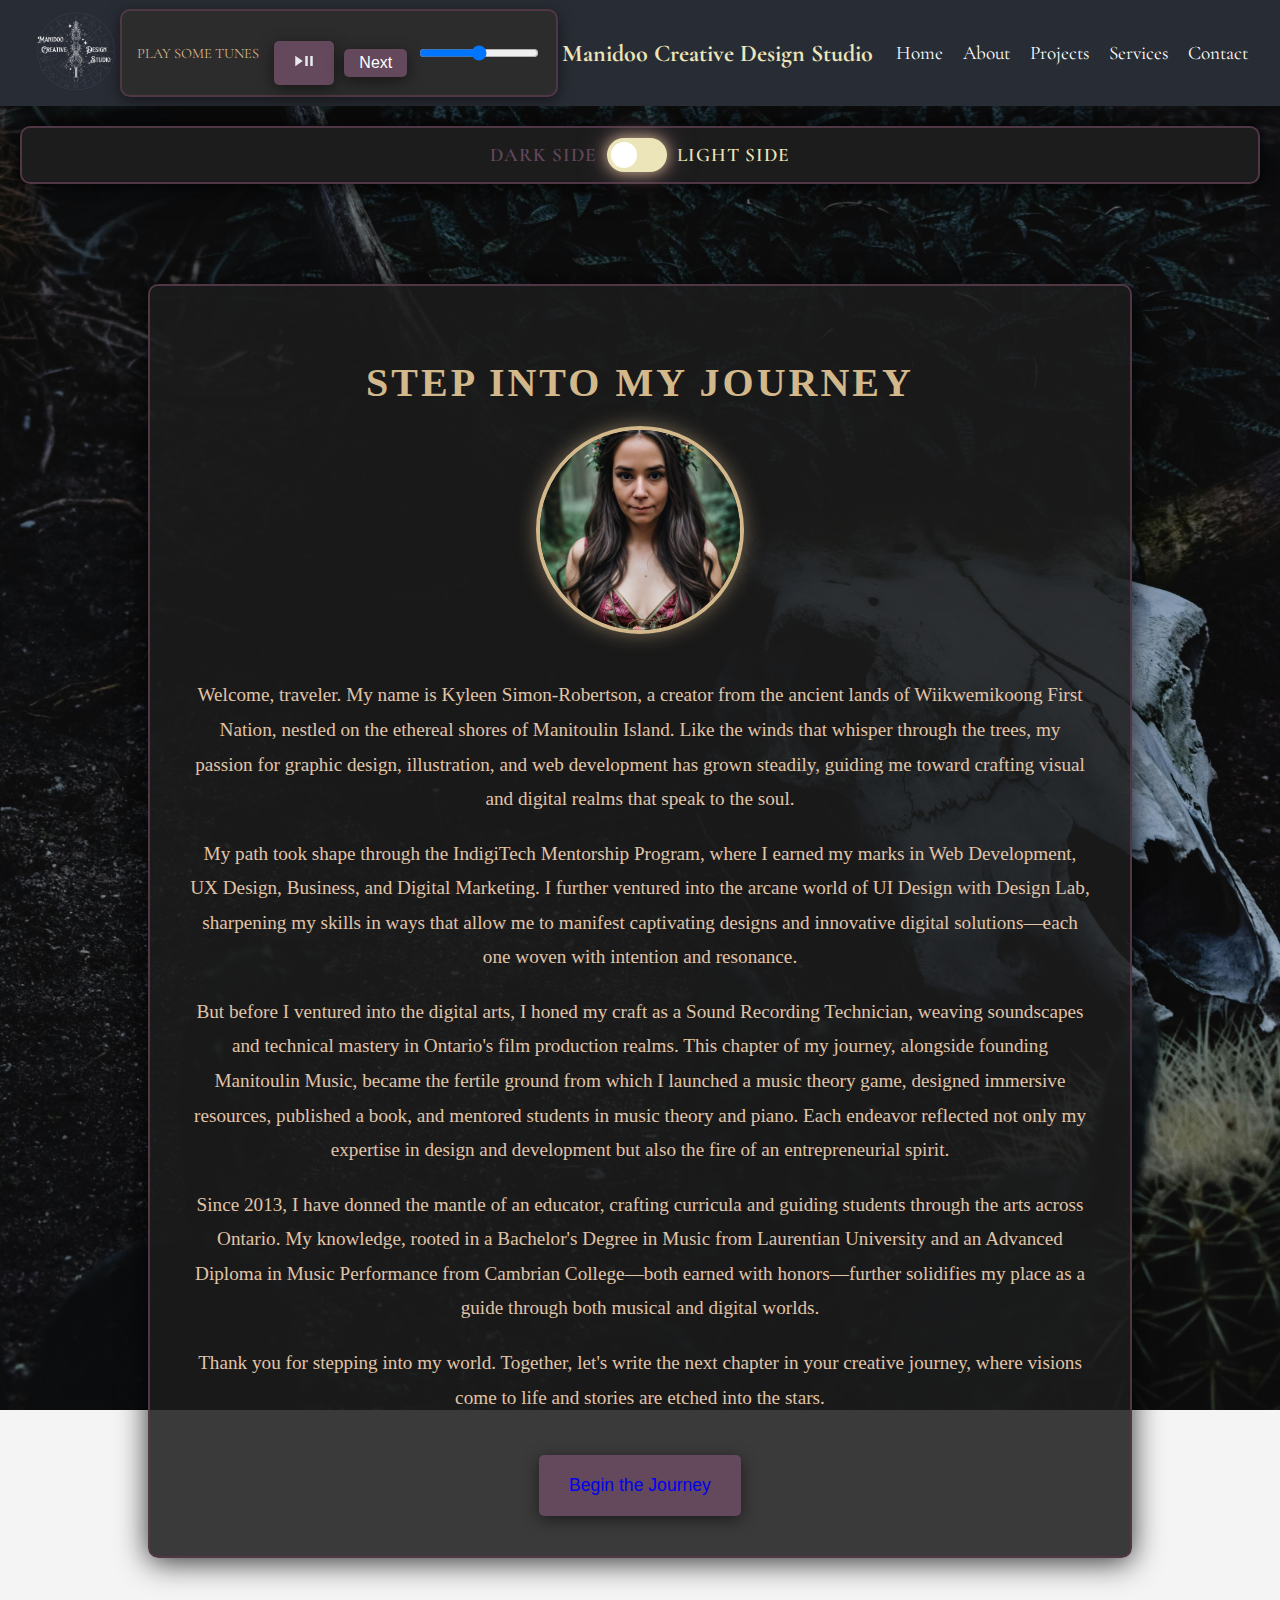
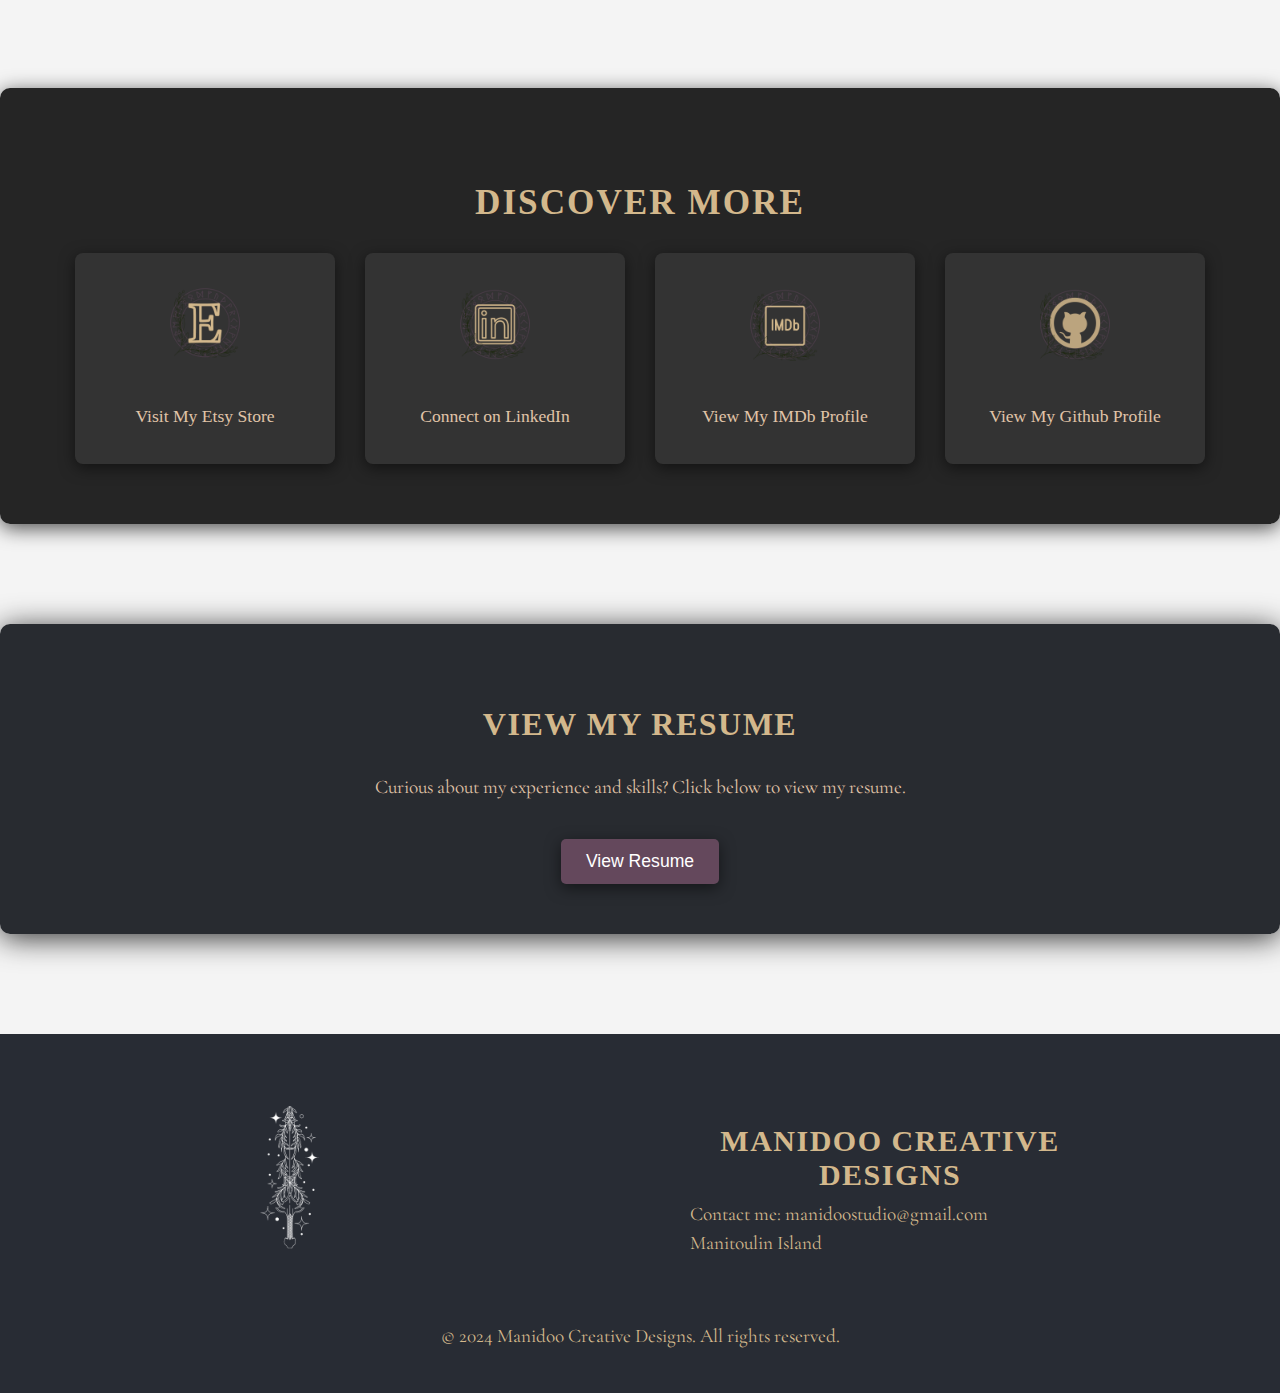
==== commit b219cff1: "deleted phone number" ====
--- a/about.html
+++ b/about.html
@@ -140,7 +140,7 @@
                 <h3>Manidoo Creative Designs</h3>
                 <p>Contact me: manidoostudio@gmail.com</p>
                 <p>Manitoulin Island</p>
-                <p>705.822.9044</p>
+            
             </div>
         </div>
     
--- a/style.css
+++ b/style.css
@@ -46,7 +46,7 @@
 /* //About Section// */
 
 .about {
-  background-color: #1c1f24; 
+  background-color: #1c1f24f5; 
   color: #d3b88c;
   padding: 80px 20px;
   display: flex;
@@ -99,7 +99,7 @@
 }
 
 .about-text p {
-  font-size: 1.1em;
+  font-size: 1.2em;
   line-height: 1.8;
   max-width: 600px;
   color: #e0c4a8;
@@ -119,6 +119,11 @@
   box-shadow: 0px 4px 15px rgba(0, 0, 0, 0.5);
 }
 
+button {
+  width: 100%;
+  padding: 20px;
+}
+
 .about button a {
   color: white;
   text-decoration: none;
@@ -133,9 +138,6 @@
   transform: translateY(0);
 }
 
-.about button a:visited {
-  color: white;
-}
 
 .about button:hover {
   background-color: #503746;
@@ -172,7 +174,8 @@
 .highlights {
   text-align: center;
   color: #fff;
-  background-color: #282c34;
+  font-weight: 600;
+  background-color: #282c34ef;
   padding: 20px;
   margin-top: 100px;
   margin-bottom: 100px;
@@ -271,14 +274,24 @@
 
 @media (max-width: 768px) {
   .highlights {
-    margin-top: 50px;
     margin-bottom: 50px;
+    min-height: auto;
   }
 
   .description {
     font-size: 1.1rem;
     width: 90%;
     color: #000;
+    font-weight: 600;
+    padding: 70px 20px;
+  }
+
+  .carousel img {
+    width: 100%;
+  }
+  .carousel-item p {
+    font-size: 1.1rem;
+    height: 0%;
   }
 }
 
@@ -296,7 +309,7 @@
 }
 
 .serviceshome h5 {
-  font-size: 2.5em;
+  font-size: 2.6rem;
   color: #d3b88c;
   margin-bottom: 30px;
 }
@@ -308,6 +321,7 @@
   gap: 20px;
 }
 
+
 .service-item {
   background-color: #333;
   color: #d3b88c;
@@ -329,12 +343,12 @@
 }
 
 .service-item h6 {
-  font-size: 1.5em;
+  font-size: 2em;
   margin-bottom: 10px;
 }
 
 .service-item p {
-  font-size: 1em;
+  font-size: 1.6em;
   line-height: 1.5;
   margin-bottom: 10px;
 }
@@ -382,7 +396,7 @@
   max-width: 900px;
   margin: 0 auto;
   padding: 40px;
-  background-color: rgba(28, 28, 28, 0.8);
+  background-color: rgba(28, 28, 28, 0.863);
   border: 2px solid #503746;
   border-radius: 10px;
   box-shadow: 0 4px 30px rgba(0, 0, 0, 0.8);
@@ -432,6 +446,9 @@
   transition: background-color 0.3s ease, transform 0.3s ease;
   box-shadow: 0px 4px 15px rgba(0, 0, 0, 0.5);
   margin-top: 20px;
+  display: inline-block; 
+  width: auto;
+  text-align: center; 
 }
 
 button:hover {
@@ -444,7 +461,7 @@
 }
 
 .social-links {
-  background-color: rgba(28, 28, 28, 0.8);
+  background-color: rgba(28, 28, 28, 0.959);
   color: #d3b88c;
   padding: 60px 20px;
   text-align: center;
@@ -521,7 +538,7 @@
 
 /* Resume Section */
 .resume-section {
-  background-color: #1c1f24;
+  background-color: #1c1f24f1;
   color: #d3b88c;
   text-align: center;
   padding: 50px 20px;
@@ -1145,7 +1162,7 @@
 /* // Services Page // */
 
 .services-intro {
-  background-color: #282c34ea;
+  background-color: #282c34f8;
   padding: 60px 20px;
   margin-bottom: 50px;
   border: 2px solid #503746;
@@ -1274,14 +1291,14 @@
 }
 
 .contact-intro p {
-  font-size: 1.2em;
+  font-size: 1.3em;
   color: #e0c4a8;
   line-height: 1.6;
   text-align: center;
 }
 
 .contact-intro {
-  background-color: #282c34;
+  background-color: #282c34f5;
   padding: 60px 20px;
   border: 2px solid #503746;
   box-shadow: 0 4px 30px rgba(0, 0, 0, 0.8);
@@ -1337,7 +1354,6 @@
 }
 
 .info-item p {
-  font-size: 1.1em;
   color: #e0c4a8;
   margin: 0;
 }
--- a/global.css
+++ b/global.css
@@ -14,7 +14,7 @@
   }
   
   nav h1 {
-    font-size: 20px;
+    font-size: 1.5rem;
     font-weight: bold;
     margin: 0;
     padding: 0;
@@ -29,6 +29,7 @@
   
   li {
     margin-left: 20px;
+    font-size: 1.2rem;
   }
   
   .menu-toggle {
@@ -321,6 +322,10 @@
     font-style: normal;
   }
 
+  .about button:visited a {
+    color: white;
+  }
+
 
 
   /* // footer // */
@@ -383,7 +388,7 @@
   
   footer p {
     margin: 5px 0;
-    font-size: 18px;
+    font-size: 1.2rem;
   }
   
   .footer-info a {
@@ -396,7 +401,6 @@
   }
 
   
-
   .footer-bottom {
     margin-top: 40px;
     font-size: 16px;
@@ -418,7 +422,4 @@
       width: 100px;
     }
   
-    .geometric-shapes {
-      bottom: -20px;
-    }
   }     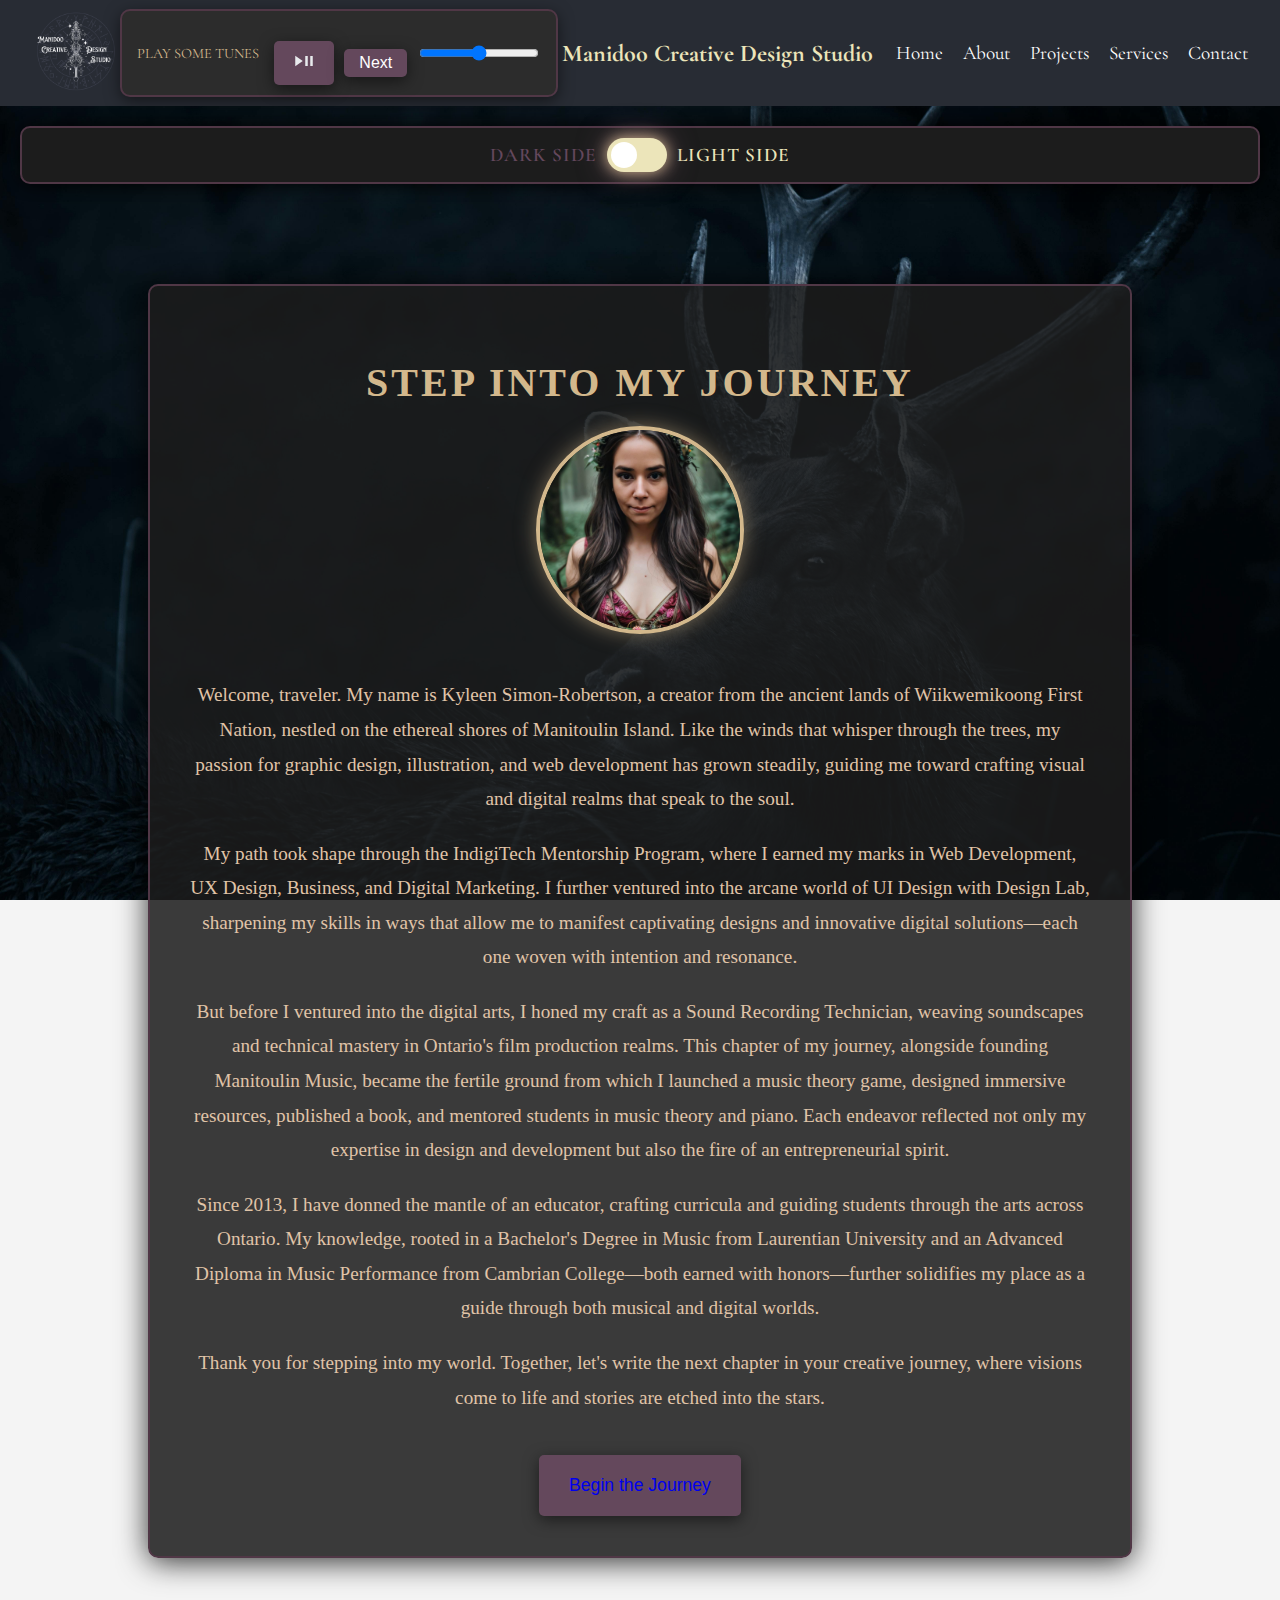
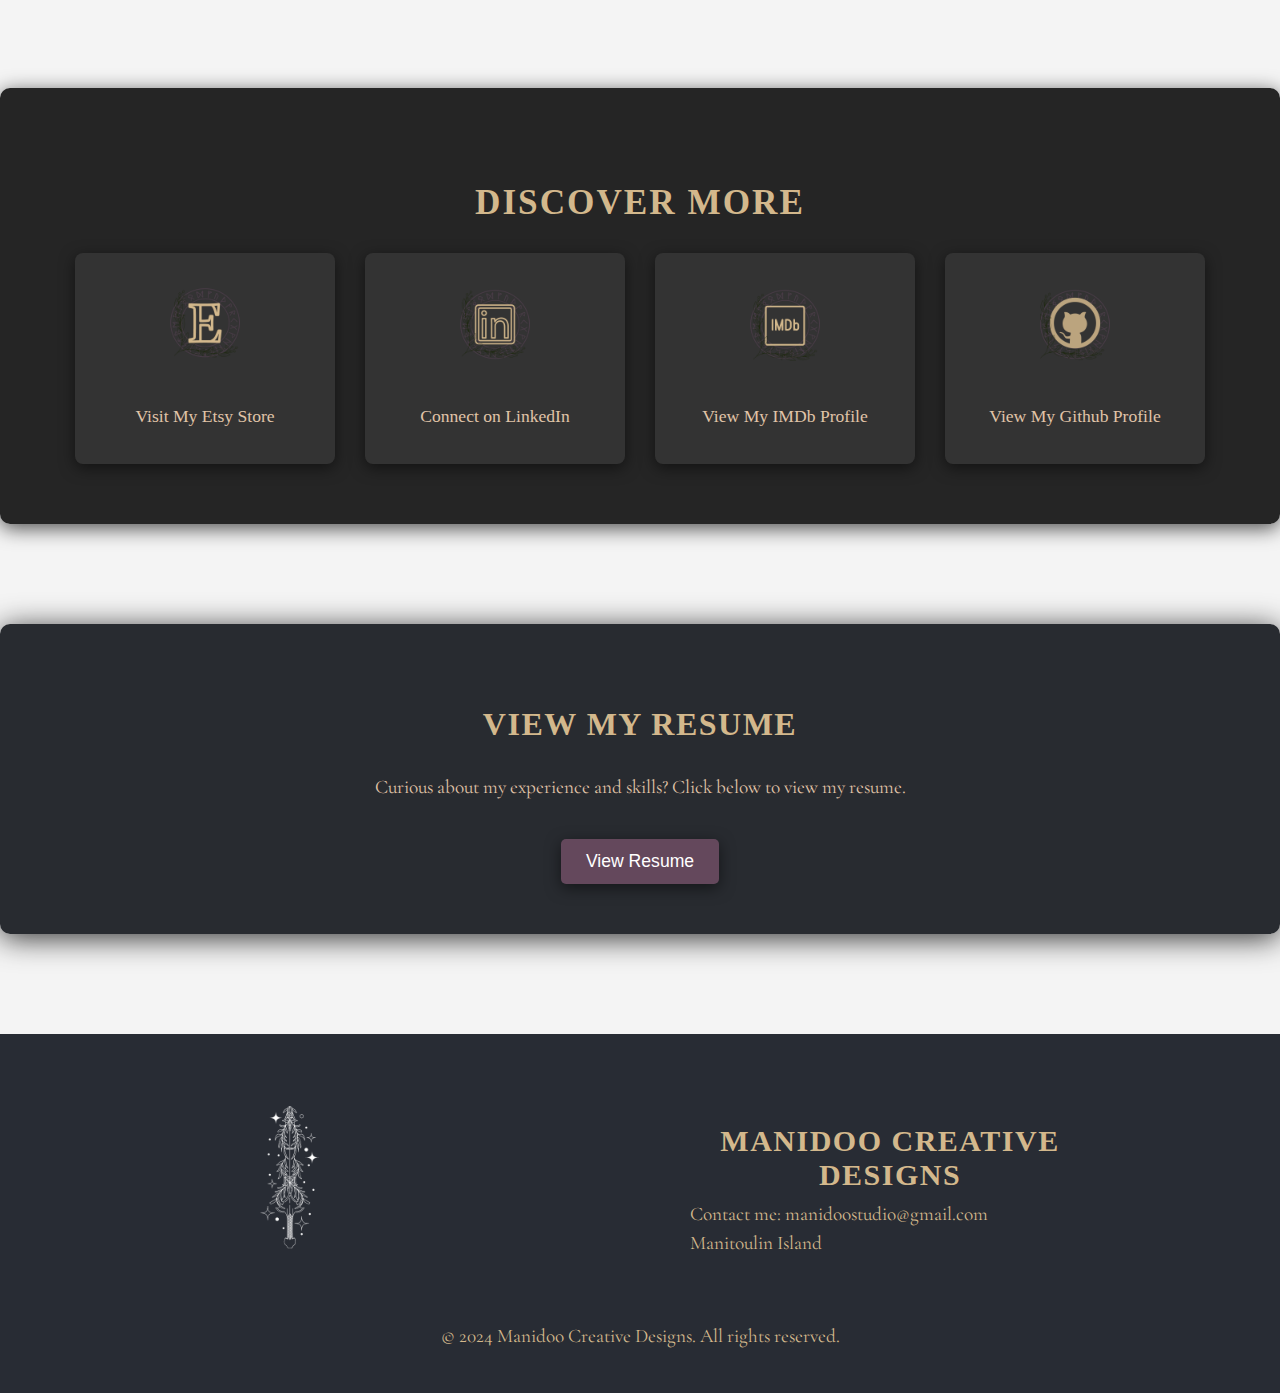
==== commit e167314e: "Added icon to tabs" ====
--- a/about.html
+++ b/about.html
@@ -4,6 +4,7 @@
         <meta charset="UTF-8">
         <meta name="viewport" content="width=device-width, initial-scale=1.0">
         <title>Kyleen Portfolio</title>
+        <link rel="icon" type="image/x-icon" href="./images/Manidoologo.png">
         <link rel="preconnect" href="https://fonts.googleapis.com">
     <link rel="preconnect" href="https://fonts.gstatic.com" crossorigin>
     <link href="https://fonts.googleapis.com/css2?family=Cormorant+Garamond:ital,wght@0,300;0,400;0,500;0,600;0,700;1,300;1,400;1,500;1,600;1,700&display=swap" rel="stylesheet">
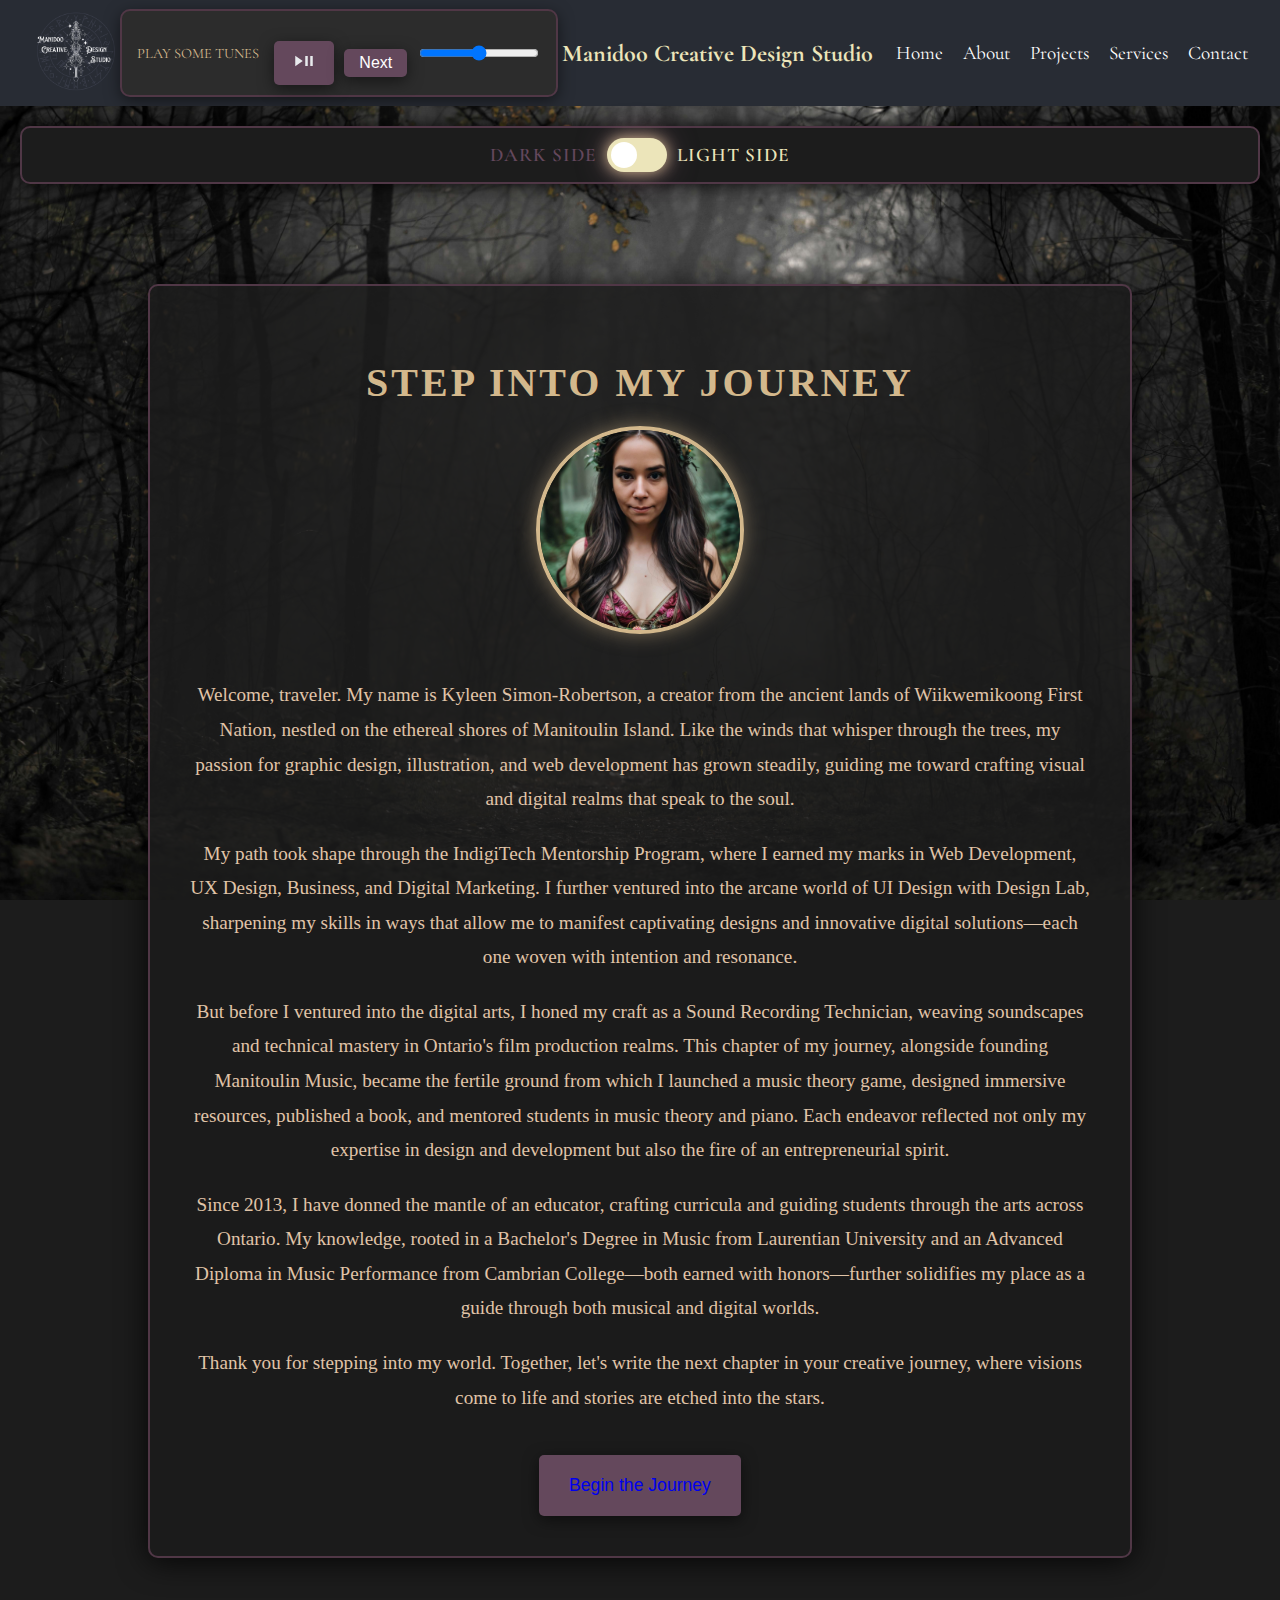
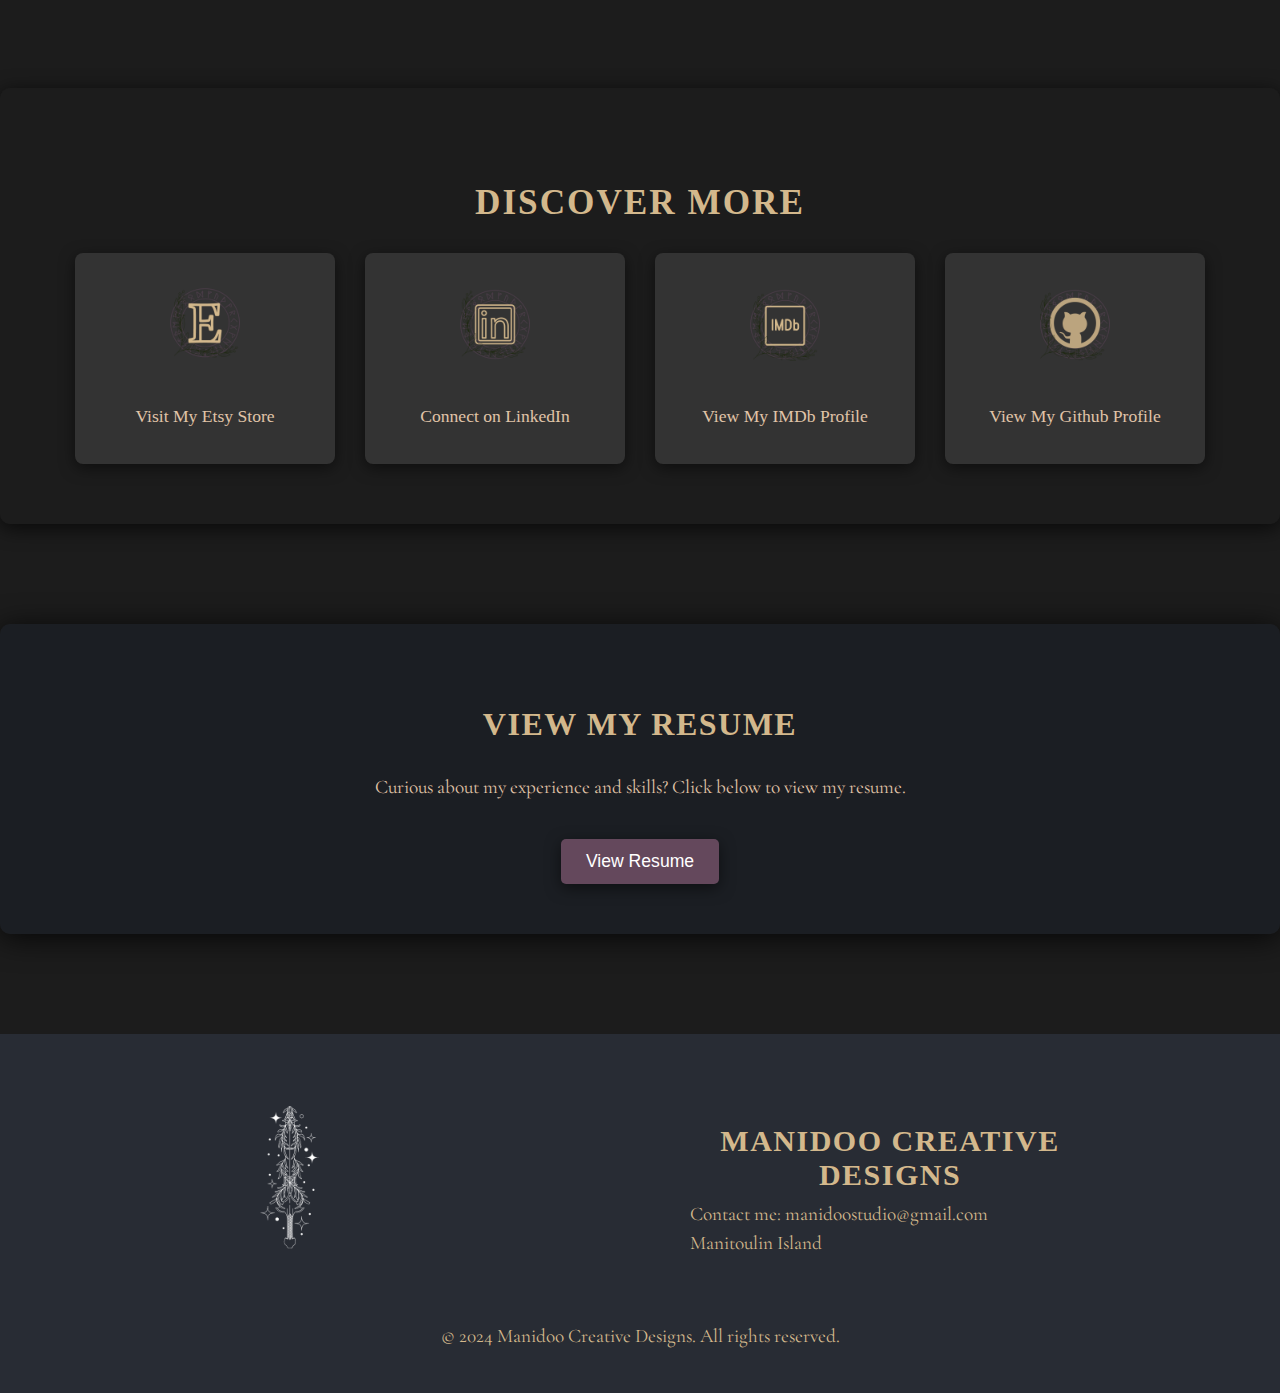
==== commit 8e6b879b: "changed tab icon - logo light side" ====
--- a/about.html
+++ b/about.html
@@ -4,7 +4,7 @@
         <meta charset="UTF-8">
         <meta name="viewport" content="width=device-width, initial-scale=1.0">
         <title>Kyleen Portfolio</title>
-        <link rel="icon" type="image/x-icon" href="./images/Manidoologo.png">
+        <link rel="icon" type="image/x-icon" href="./images/Manidoo (1).png">
         <link rel="preconnect" href="https://fonts.googleapis.com">
     <link rel="preconnect" href="https://fonts.gstatic.com" crossorigin>
     <link href="https://fonts.googleapis.com/css2?family=Cormorant+Garamond:ital,wght@0,300;0,400;0,500;0,600;0,700;1,300;1,400;1,500;1,600;1,700&display=swap" rel="stylesheet">
--- a/style.css
+++ b/style.css
@@ -43,6 +43,15 @@
   color: #d3b88c;
 }
 
+/* //Hero Section Light Mode */
+
+.light-mode .hero {
+  background-color: #616161; 
+  color: #ffffff; 
+  border-color: #d3b88c; 
+}
+
+
 /* //About Section// */
 
 .about {
@@ -164,11 +173,21 @@
   }
 }
 
-.about.light-mode {
-  background-color: #ffffff;
-  color: #333; 
-}
-
+
+/* //About Section Light Mode */
+
+.light-mode .about {
+  background-color: #dfd8c4;
+  color: #333;
+}
+
+.light-mode .about h3 {
+  color: #503746;
+}
+
+.light-mode .about p {
+  color: #503746;
+}
 /* // recent works // */
 
 .highlights {
@@ -295,6 +314,21 @@
   }
 }
 
+/* // Recent Works Light Mode */
+
+.light-mode .highlights {
+  background-color: #dfd8c4;
+  color: #333;
+}
+
+.light-mode .highlights h5 {
+  color: #503746;
+}
+
+.light-mode .highlights p {
+  color: #503746;
+}
+
 /* //Services Section // */
 
 .serviceshome {
@@ -383,6 +417,19 @@
     max-width: 300px;
   }
 }
+
+/* // Services Section Light Mode // */
+
+.light-mode .serviceshome {
+  background-color: #dfd8c4;
+  color: #333;
+}
+
+.light-mode .serviceshome h5 {
+  color: #503746;
+}
+
+
 
 /* // ABOUT - PAGE // */
 .about-page {
@@ -637,6 +684,49 @@
   background-color: #503746;
 }
 
+/* Light Side About Page */
+
+.light-mode .about-container {
+  background-color: #dfd8c4d5;
+  color: #333;
+}
+
+.light-mode .about-container h2 {
+  color: #503746;
+}
+
+.light-mode .about-container p {
+  color: #503746;
+}
+
+.light-mode .about-img {
+  border: 4px solid #503746;
+
+}
+
+.light-mode .social-links  {
+  color: #503746;
+  background-color: #dfd8c4d5;
+}
+.light-mode .social-links h3 {
+  color: #503746;
+}
+
+.light-mode .resume-section {
+  background-color: #dfd8c4d5;
+  color: #503746;
+}
+
+.light-mode .resume-section h3 {
+  color: #503746;
+}
+
+.light-mode .resume-section p {
+  color: #503746;
+  font-weight: 500;
+}
+
+
 /* // Projects // */
 
 .projects {
@@ -728,6 +818,18 @@
     width: 100%;
     max-width: 350px;
   }
+}
+
+/* Projects Light Mode */
+
+.light-mode .projects {
+  background-color: #dfd8c4;
+  color: #333;
+  border: 2px solid #503746;
+}
+
+.light-mode .projects h2 {
+  color: #503746;
 }
 
 /* //WebDevelopment// */
@@ -910,6 +1012,36 @@
   }
 }
 
+/* Web Development - Light Side */
+
+.light-mode .web-dev-portfolio {
+  background-color: #d3b88cb4;
+  color: #1c1c1ce0;
+  box-shadow: #1c1f24 0 0 20px;
+}
+
+.light-mode .web-dev-portfolio h2 {
+  color: #503746;
+}
+
+.light-mode .web-dev-portfolio p {
+  color: #64485ce0;
+  font-weight: 600;
+}
+
+.light-mode .web-dev-portfolio h3  {
+  color: #503746;
+}
+
+.light-mode .web-dev-portfolio h3 a {
+  color: #503746;
+}
+
+.light-mode .project-card-wd {  
+  background-color: #af9c7ce0;
+  color: #1c1c1ce0;
+  box-shadow: #1c1f24 0 0 20px;
+}
 /* //Graphic Design // */
 
 .graph-design-portfolio {
@@ -1028,6 +1160,36 @@
   }
 }
 
+/* Graphic Design - Light Side */
+
+.light-mode .graph-design-portfolio {
+  background-color: #af9c7ce0;
+  color: #1c1c1ce0;
+  box-shadow: #1c1f24 0 0 20px;
+}
+
+.light-mode .graph-design-portfolio h2 {
+  color: #503746;
+}
+
+.light-mode .graph-design-portfolio h3  {
+  color: #503746;
+}
+
+.light-mode .graph-design-portfolio h3 a {
+  color: #503746;
+}
+
+.light-mode .graph-design-portfolio p {
+  color: #503746;
+  font-weight: 600;
+}
+
+.light-mode .project-card-gd {
+  background-color: #af9c7ce0;
+  color: #333;
+  border: 2px solid #503746;
+}
 /* // Digital Art // */
 
 .digital-art-portfolio {
@@ -1159,6 +1321,37 @@
   transform: translateY(-3px);
 }
 
+/*  Digital Art - Light Side */
+
+.light-mode .digital-art-portfolio {
+  background-color: #af9c7ce0;
+  color: #333;
+  border: 2px solid #503746;
+}
+
+.light-mode .digital-art-portfolio h2 {
+  color: #503746;
+}
+
+.light-mode .digital-art-portfolio p {
+  color: #503746;
+  font-weight: 600;
+}
+
+.light-mode .project-card-da {
+  background-color: #af9c7ce0;
+  color: #333;
+  border: 2px solid #503746;
+}
+
+.light-mode .project-card-da h3  {
+  color: #503746;
+}
+
+.light-mode .project-card-da p {
+  color: #503746;
+}
+
 /* // Services Page // */
 
 .services-intro {
@@ -1279,6 +1472,58 @@
   }
 }
 
+/*  Services - Light Mode */
+
+.light-mode .services-intro {
+  background-color: #af9c7ce0;
+  color: #333;
+  border: 2px solid #503746;
+}
+
+.light-mode .services-intro h2 {
+  color: #503746;
+  font-weight: 600;
+}
+
+.light-mode .services-intro p {
+  color: #503746;
+  font-weight: 600;
+}
+
+.light-mode .service-item {
+  background-color: #af9c7cee;
+  color: #333;
+  border: 2px solid #503746;
+}
+
+.light-mode .service-item h3 {
+  color: #503746;
+}
+
+.light-mode .service-item p {
+  color: #503746;
+}
+
+.light-mode .service-item .price {
+  color: #503746;
+  font-weight: 600;
+}
+
+.light-mode .full-package .price {
+  color: #503746;
+  font-weight: 600;
+}
+
+.light-mode .full-package {
+  background-color: #af9c7c;
+  color: #333;
+  border: 2px solid #503746;
+}
+
+.light-mode .full-package h2 {
+  color: #503746;
+} 
+
 /* // Contact Page // */
 
 .contact-intro h2,
@@ -1493,3 +1738,53 @@
     max-width: 100%;
   }
 }
+
+/* Contact Page - Light Mode */
+
+.light-mode .contact-intro {
+  background-color: #af9c7ce8;
+  color: #333;
+}
+
+.light-mode .contact-intro h2 {
+  color: #503746;
+}
+
+.light-mode .contact-intro p {
+  color: #503746;
+  font-weight: 600;
+}
+
+.light-mode .contact-details {
+  background-color: #af9c7ccb;
+  color: #333;
+}
+
+.light-mode .contact-details p {
+  color: #503746;
+  font-weight: 600;
+}
+
+.light-mode .info-item {
+  background-color: #af9c7ce0;
+  color: #333;
+  border: 2px solid #503746;
+}
+
+.light-mode .info-item h3 {
+  color: #503746;
+  font-weight: 700;
+}
+
+.light-mode .info-item p {
+  color: #503746;
+}
+
+.light-mode .info-item p a {
+  color: #503746;  
+}
+
+.light-mode .contact-form-section {
+  background-color: #685d53e8;
+  color: #333;
+}--- a/global.css
+++ b/global.css
@@ -12,6 +12,7 @@
   nav img {
     height: 85px;
   }
+
   
   nav h1 {
     font-size: 1.5rem;
@@ -182,6 +183,53 @@
       margin-bottom: 5px;
     }
   }
+
+  /* // light mode body // */
+
+.light-mode nav {
+    background: #dfd8c4; 
+    color: #282c34; 
+    box-shadow: 0 4px 10px rgba(0, 0, 0, 0.2); 
+}
+
+.light-mode nav h1 {
+    font-size: 1.5rem;
+    color: #503746;
+    font-weight: bold;
+    margin: 0;
+    padding: 0;
+  }
+
+.light-mode .audio-player {
+    background-color: #f8f8ea; 
+    border: 2px solid #d3b88c; 
+    box-shadow: 0 2px 10px rgba(0, 0, 0, 0.2); 
+    font-weight: 600;
+    font-size: 1.2rem;
+}
+
+.light-mode .audio-player button {
+    background-color: #d3b88c; 
+    color: #282c34; 
+}
+
+.light-mode .audio-player button:hover {
+    background-color: #b3a17a; 
+}
+
+.light-mode .menu-toggle {
+    color: #282c34; 
+}
+
+.light-mode nav ul li a {
+    color: #64485c;
+    font-weight: 600;
+}
+
+.light-mode nav ul li a:hover {
+    color: #ac9673; 
+}
+
   
   
   /* Particles */
@@ -422,4 +470,22 @@
       width: 100px;
     }
   
-  }     +  }     
+
+  /* // Light Mode Footer // */
+
+  .light-mode footer {
+    background: #dfd8c4; 
+    color: #503746;
+   
+  }
+  
+  .light-mode footer h3 {
+    color: #503746;
+  }
+
+  .light-mode footer p {
+    color: #503746;
+  }
+  
+ 
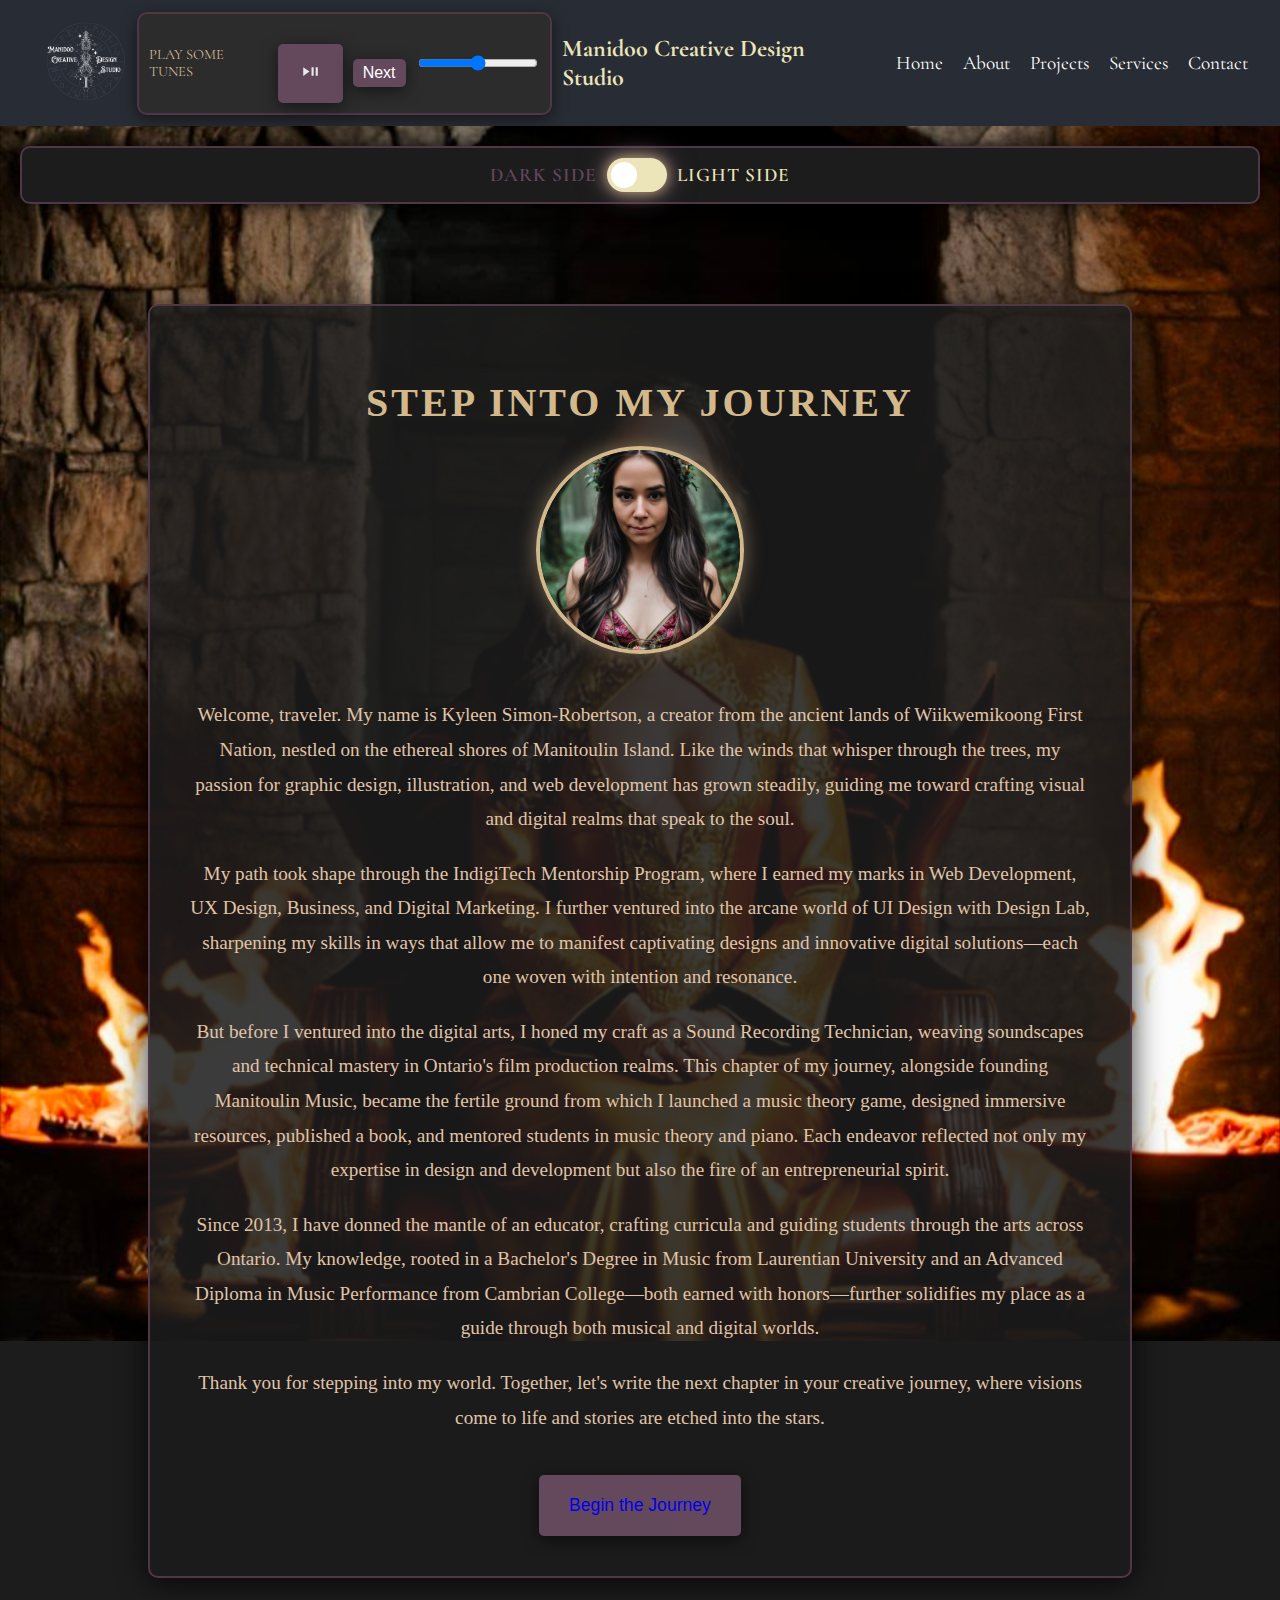
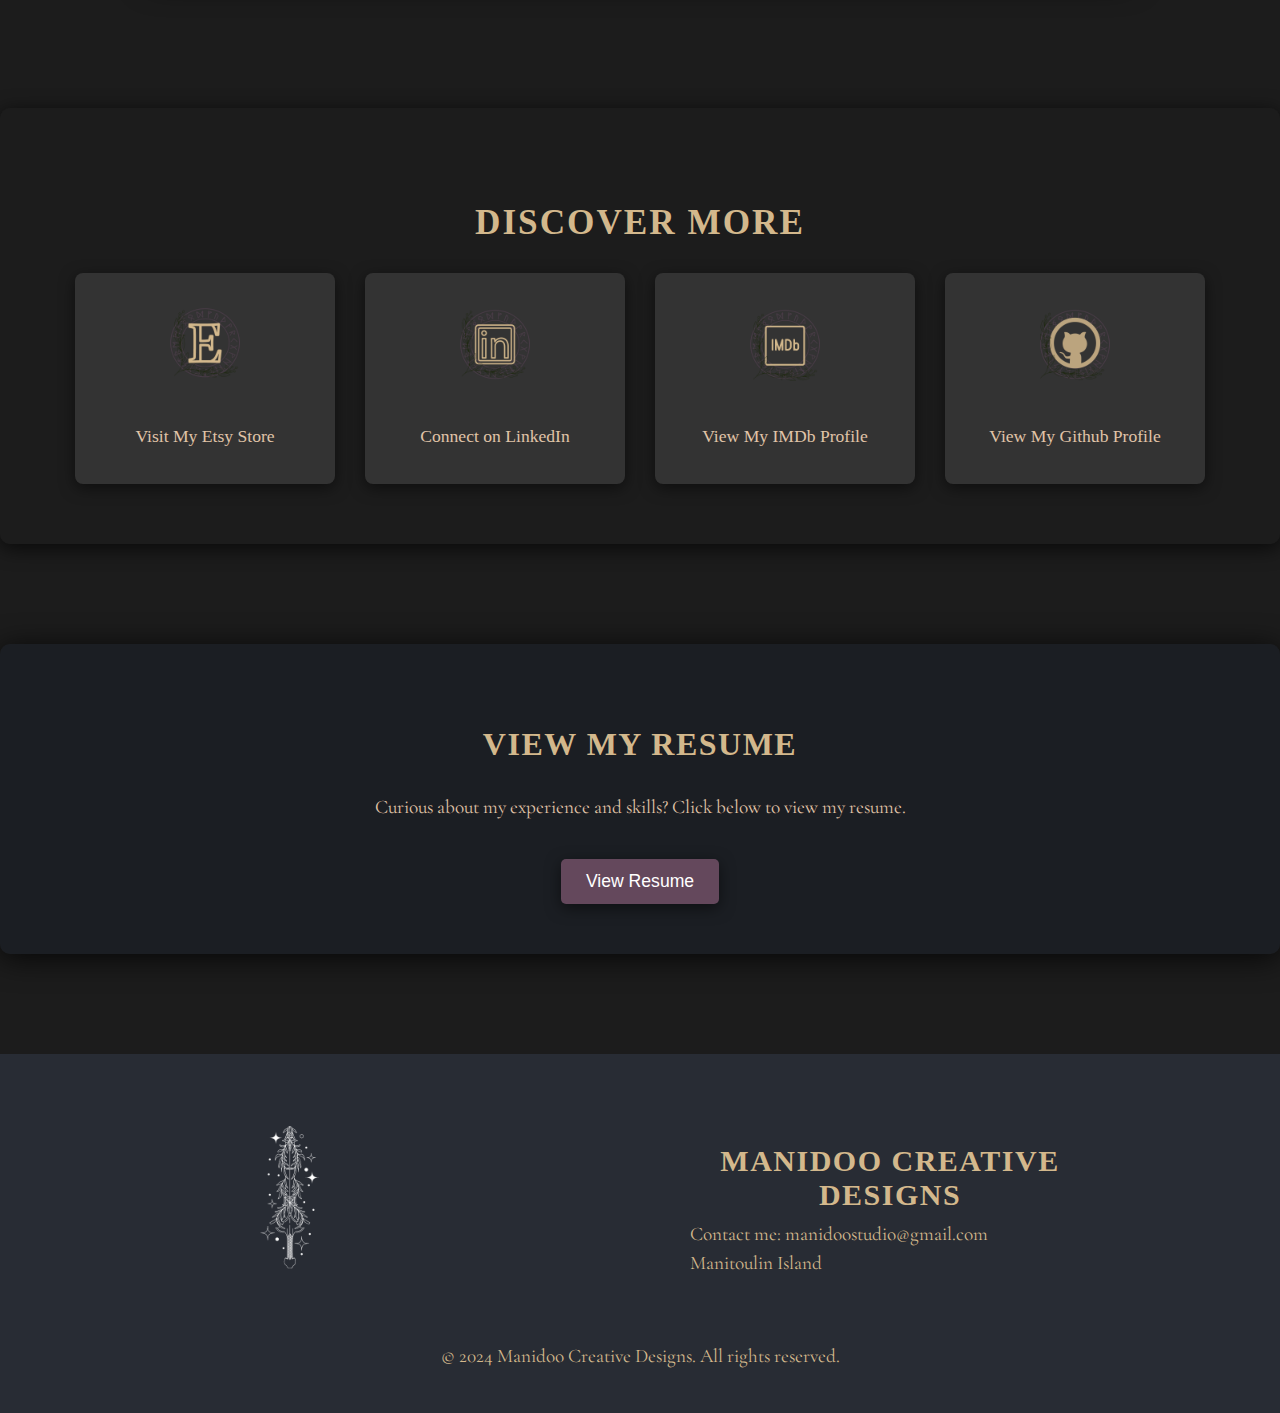
==== commit 160dc5aa: "Added sound effects and load screen for nav tabs" ====
--- a/about.html
+++ b/about.html
@@ -11,32 +11,36 @@
         <link rel="stylesheet" href="style.css">
         <link rel="stylesheet" href="./global.css">
     </head>
-    <nav>
-        <a href="./index.html">
-            <img src="./images/Manidoologo.png" alt="Manidoologo">
-        </a>
-      
-        <!-- Audio Controls Section in Navbar -->
-        <div class="audio-player">
-          <span class="audio-player-text">Play some tunes</span>
-          <button id="playPauseBtn" onclick="togglePlay()">
-            <img id="playPauseIcon" src="./Icons/play_pause_24dp_E8EAED_FILL0_wght400_GRAD0_opsz24.svg" alt="Play Icon">
-          </button>
-          <button onclick="playNext()">Next</button>
-          <input type="range" id="volumeControl" min="0" max="1" step="0.1" onchange="setVolume(this.value)" value="0.5" alt="Volume Control" aria-label="Volume Control">
+    <body>
+        <div id="loading-screen" style="display: none;">
+            <div class="portal">
+                <h2>Transferring to a different realm...</h2>
+            </div>
         </div>
-      
-        <h1>Manidoo Creative Design Studio</h1>
-      
-        <div class="menu-toggle">☰</div>
-        <ul>
-          <li><a href="./index.html">Home</a></li>
-          <li><a href="./about.html">About</a></li>
-          <li><a href="./projects.html">Projects</a></li>
-          <li><a href="./services.html">Services</a></li>
-          <li><a href="./contact.html">Contact</a></li>
-        </ul>
-      </nav>
+    
+        <nav>
+            <audio id="click-sound" src="./Audio/newpageaudio.mp3" preload="auto"></audio>
+            <a href="./index.html">
+                <img src="./images/Manidoologo.png" alt="Manidoologo">
+            </a>
+            <div class="audio-player">
+                <span class="audio-player-text">Play some tunes</span>
+                <button id="playPauseBtn" onclick="togglePlay()">
+                    <img id="playPauseIcon" src="./Icons/play_pause_24dp_E8EAED_FILL0_wght400_GRAD0_opsz24.svg" alt="Play Icon">
+                </button>
+                <button onclick="playNext()">Next</button>
+                <input type="range" id="volumeControl" min="0" max="1" step="0.1" onchange="setVolume(this.value)" value="0.5" alt="Volume Control" aria-label="Volume Control">
+            </div>
+            <h1>Manidoo Creative Design Studio</h1>
+            <div class="menu-toggle">☰</div>
+            <ul>
+                <li><a href="./index.html">Home</a></li>
+                <li><a href="./about.html">About</a></li>
+                <li><a href="./projects.html">Projects</a></li>
+                <li><a href="./services.html">Services</a></li>
+                <li><a href="./contact.html">Contact</a></li>
+            </ul>
+        </nav>
       <header>
         <div class="theme-toggle-container">
           <span class="toggle-label-text light-side-text">Dark Side</span>
@@ -50,7 +54,7 @@
         </div>
       </header>
       
-<body>
+
 
     <section class="about-page">
         <div class="about-container">
--- a/style.css
+++ b/style.css
@@ -770,6 +770,9 @@
 .project-card:hover {
   transform: translateY(-10px);
   box-shadow: 0 6px 20px rgba(0, 0, 0, 0.7);
+
+    transform: scale(1.1);
+    box-shadow: 0 0 15px #d3b88c, 0 0 30px #503746;
 }
 
 .project-card img {
--- a/global.css
+++ b/global.css
@@ -1,3 +1,28 @@
+/* Loading Screen */
+
+#loading-screen {
+    position: fixed;
+    top: 0;
+    left: 0;
+    width: 100%;
+    height: 100%;
+    background-color: black;
+    color: #d3b88c; /* Gold color */
+    display: flex;
+    justify-content: center;
+    align-items: center;
+    z-index: 9999; /* Ensure it appears above all content */
+    transition: opacity 0.5s ease;
+}
+
+.portal {
+    text-align: center;
+    /* You can add styles for the glowing effect here */
+    text-shadow: 0 0 20px #d3b88c, 0 0 40px #64485c;
+    font-size: 1.5em;
+}
+
+
 /* Navigation Bar */
 nav {
     background: #282c34;
@@ -11,6 +36,7 @@
   
   nav img {
     height: 85px;
+    padding: 10px;
   }
 
   
@@ -18,7 +44,7 @@
     font-size: 1.5rem;
     font-weight: bold;
     margin: 0;
-    padding: 0;
+    padding: 10px;
   }
   
   ul {
@@ -98,7 +124,7 @@
     align-items: center;
     justify-content: space-between;
     background-color: #2c2c2c;
-    padding: 10px 15px;
+    padding: 10px 10px;
     border: 2px solid #503746;
     border-radius: 10px;
     box-shadow: 0 4px 15px rgba(0, 0, 0, 0.5);
@@ -108,7 +134,7 @@
     background-color: #64485c;
     color: #ffffff;
     border: none;
-    padding: 5px 15px;
+    padding: 5px 10px;
     cursor: pointer;
     font-size: 1em;
     border-radius: 5px;
@@ -122,7 +148,7 @@
   }
   
   #playPauseBtn img {
-    height: 30px;
+    height: 25px;
   }
   
   #volumeControl {
@@ -156,7 +182,7 @@
       flex-direction: column;
       align-items: flex-start;
       padding: 15px;
-      width: 100%;
+      width: 90%;
     }
   
     .audio-player button {
@@ -179,11 +205,14 @@
     }
   
     .audio-player-text {
-      font-size: 0.8em;
+      font-size: 0.9em;
       margin-bottom: 5px;
-    }
-  }
-
+
+    }
+  }
+
+
+  
   /* // light mode body // */
 
 .light-mode nav {
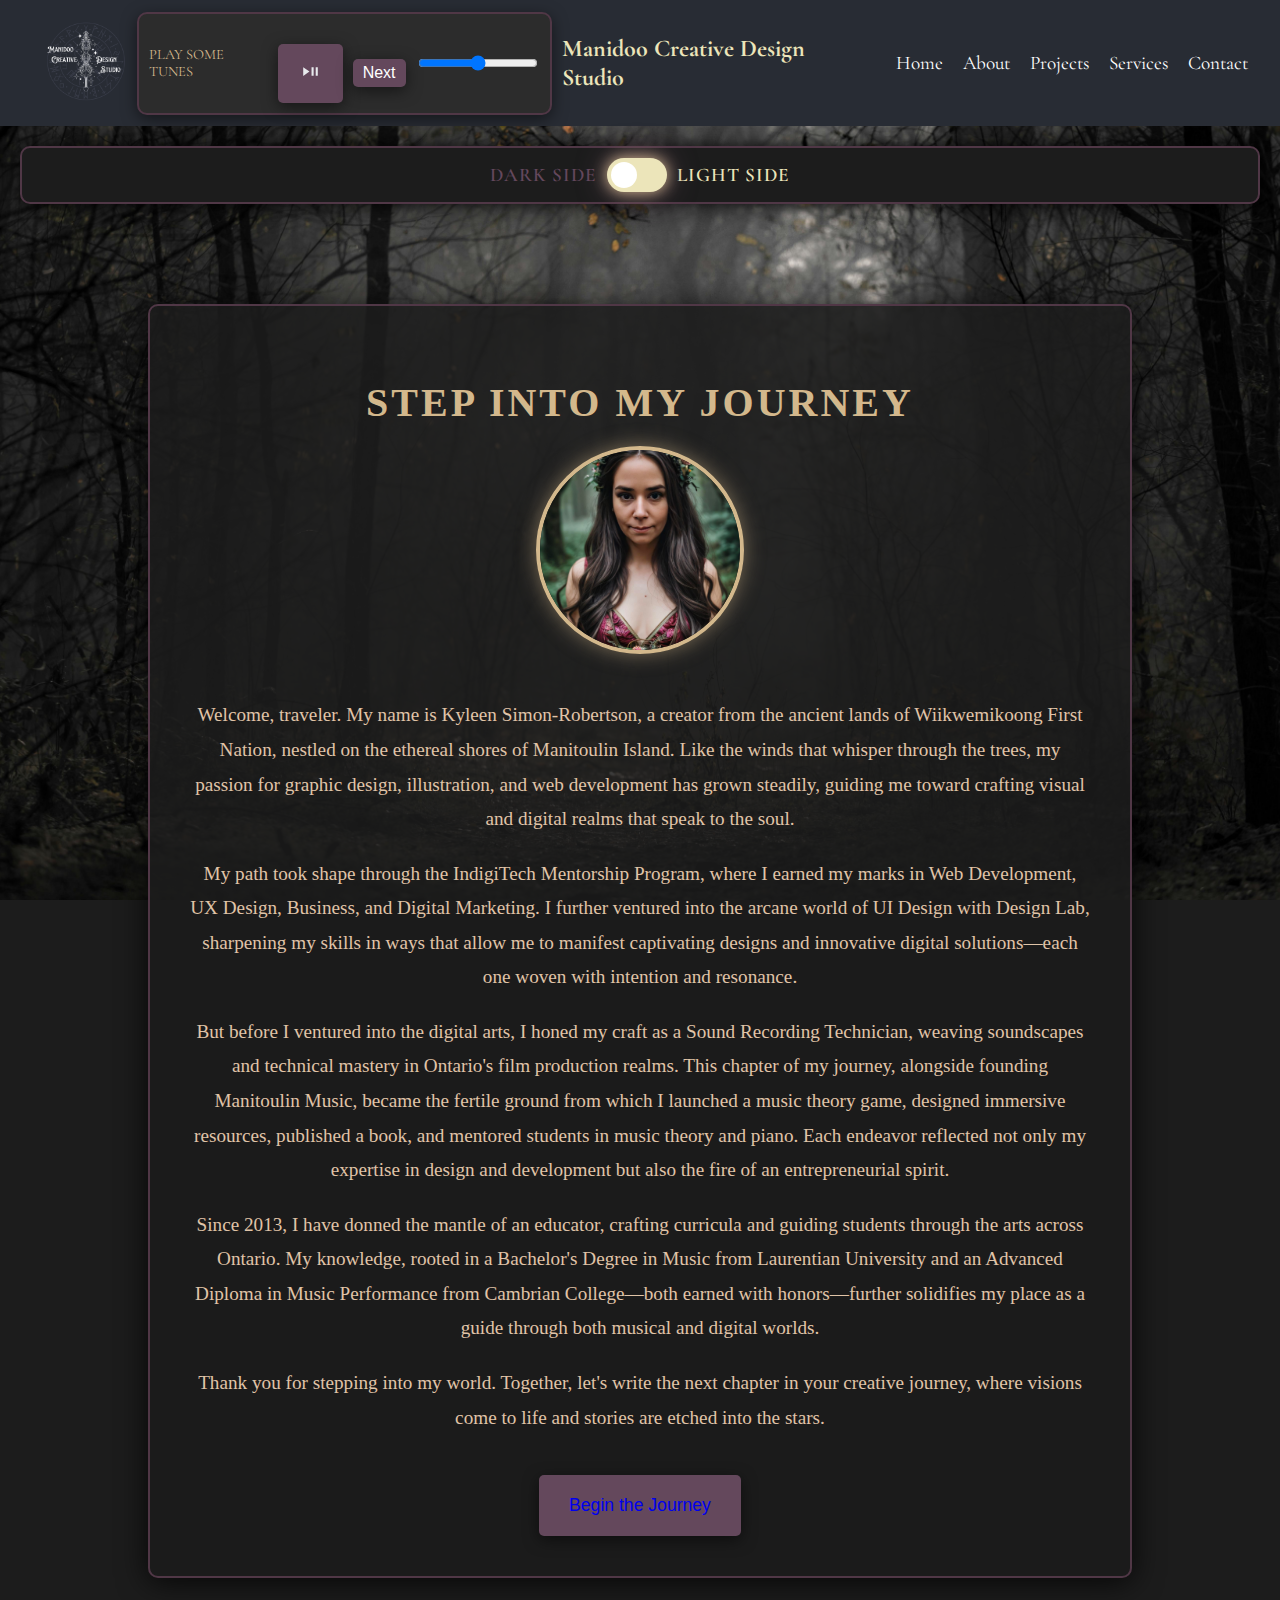
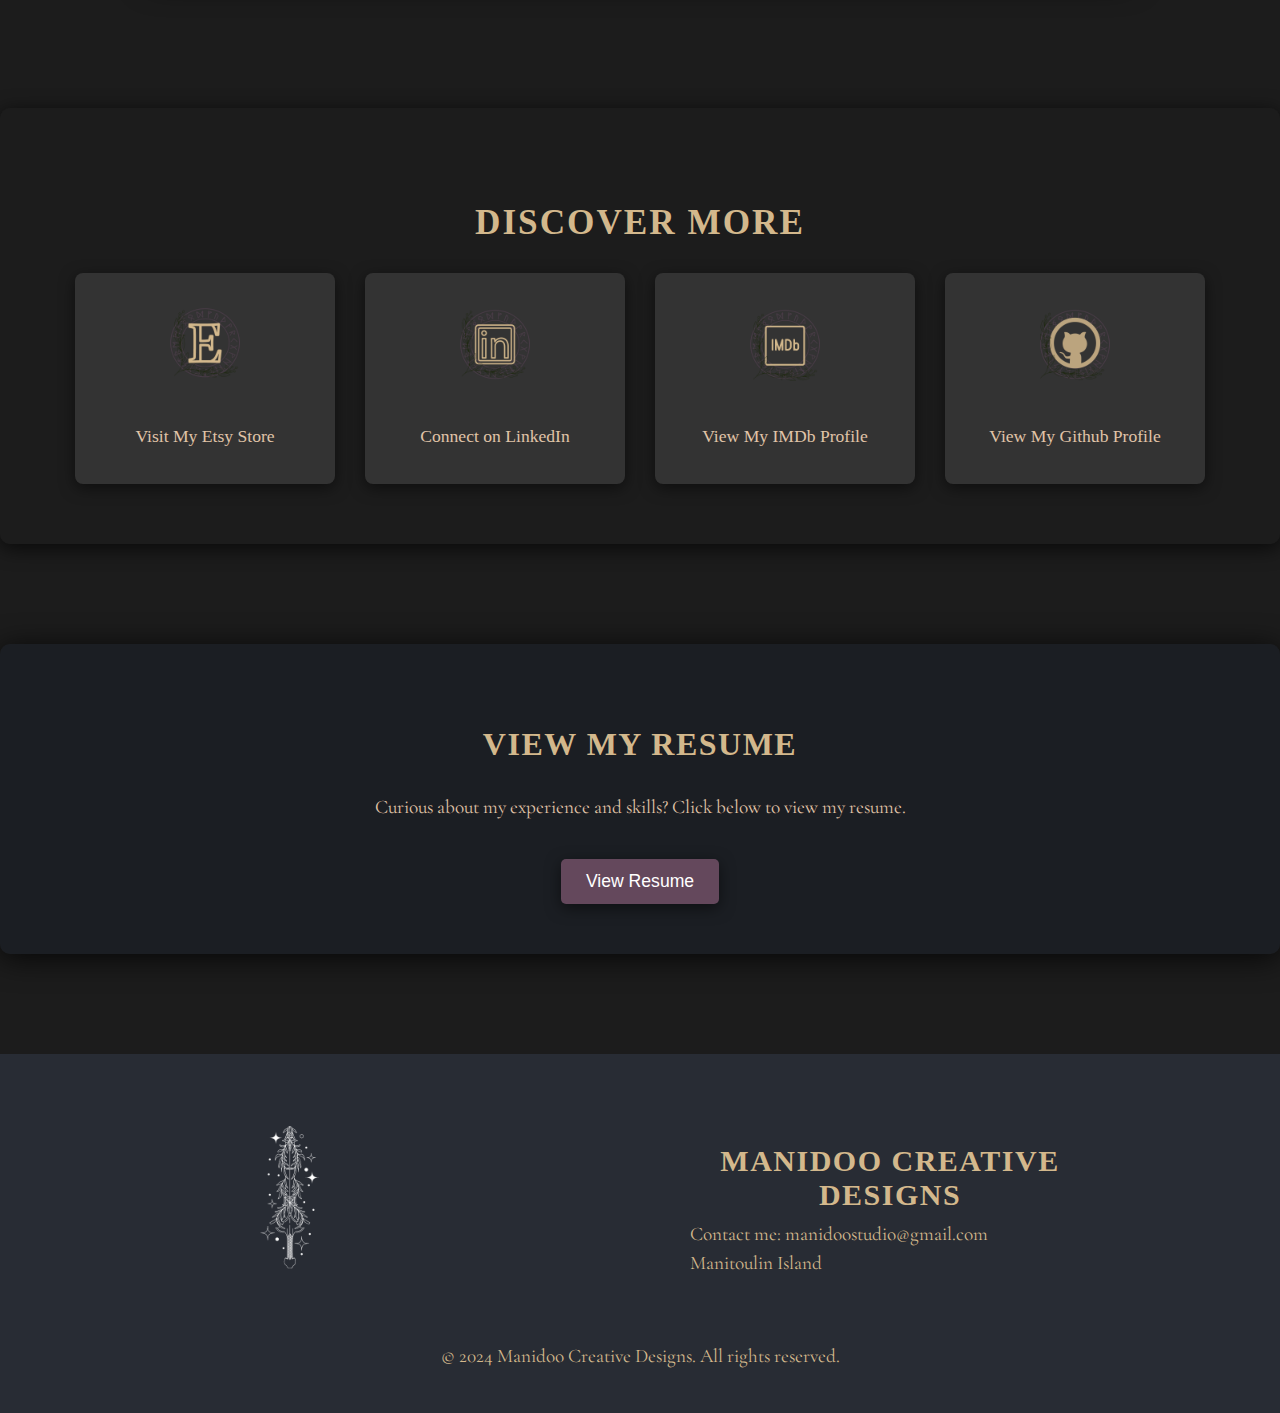
==== commit 197f0572: "Added Light mode logo" ====
--- a/about.html
+++ b/about.html
@@ -21,7 +21,7 @@
         <nav>
             <audio id="click-sound" src="./Audio/newpageaudio.mp3" preload="auto"></audio>
             <a href="./index.html">
-                <img src="./images/Manidoologo.png" alt="Manidoologo">
+                <img id="logo" src="./images/Manidoologo.png" alt="Manidoologo">
             </a>
             <div class="audio-player">
                 <span class="audio-player-text">Play some tunes</span>
--- a/style.css
+++ b/style.css
@@ -16,7 +16,9 @@
   margin-bottom: 100px;
   border: 2px solid #503746;
   box-shadow: 0 4px 30px rgba(0, 0, 0, 0.8);
-}
+  text-align: center;
+}
+
 
 .hero img {
   width: 100%;
@@ -29,6 +31,7 @@
   top: 0;
 }
 
+
 .hero h1 {
   font-size: 3em;
   z-index: 10;
@@ -42,6 +45,7 @@
   position: relative;
   color: #d3b88c;
 }
+
 
 /* //Hero Section Light Mode */
 
@@ -428,6 +432,7 @@
 .light-mode .serviceshome h5 {
   color: #503746;
 }
+
 
 
 
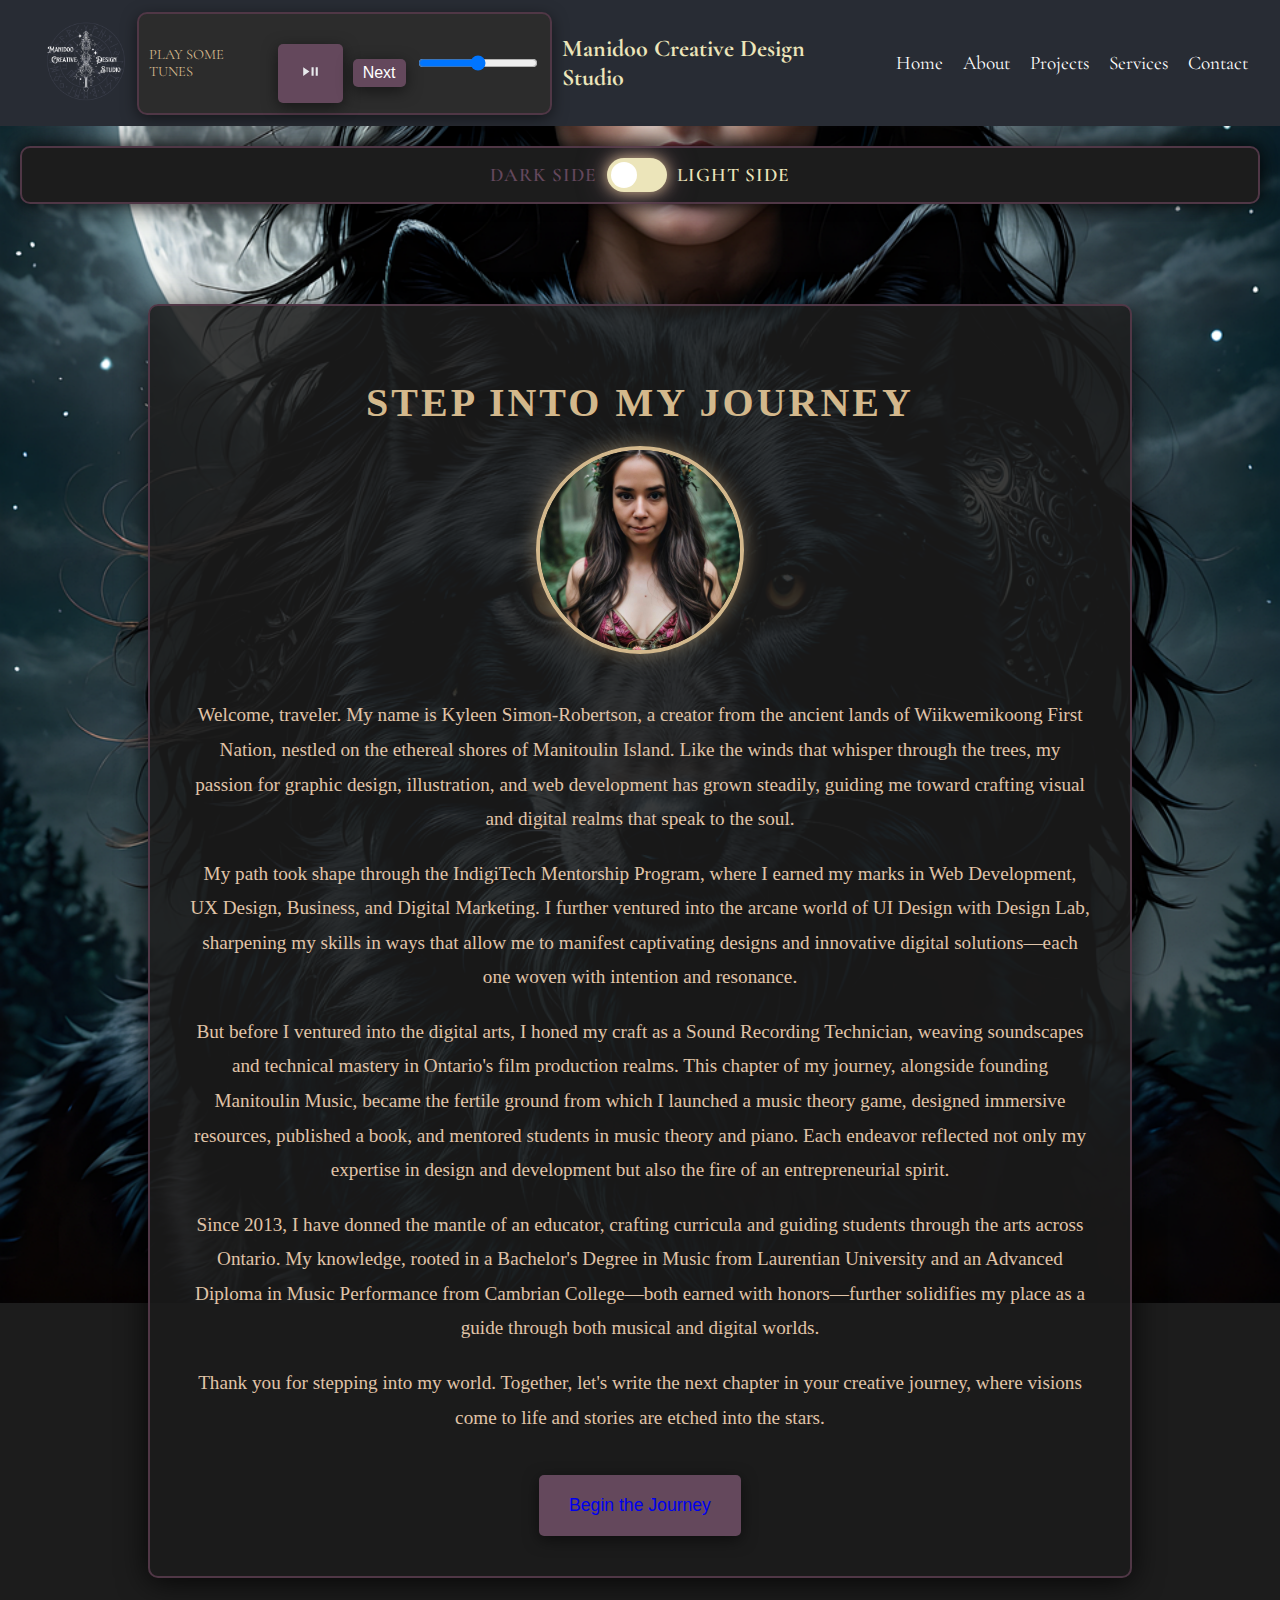
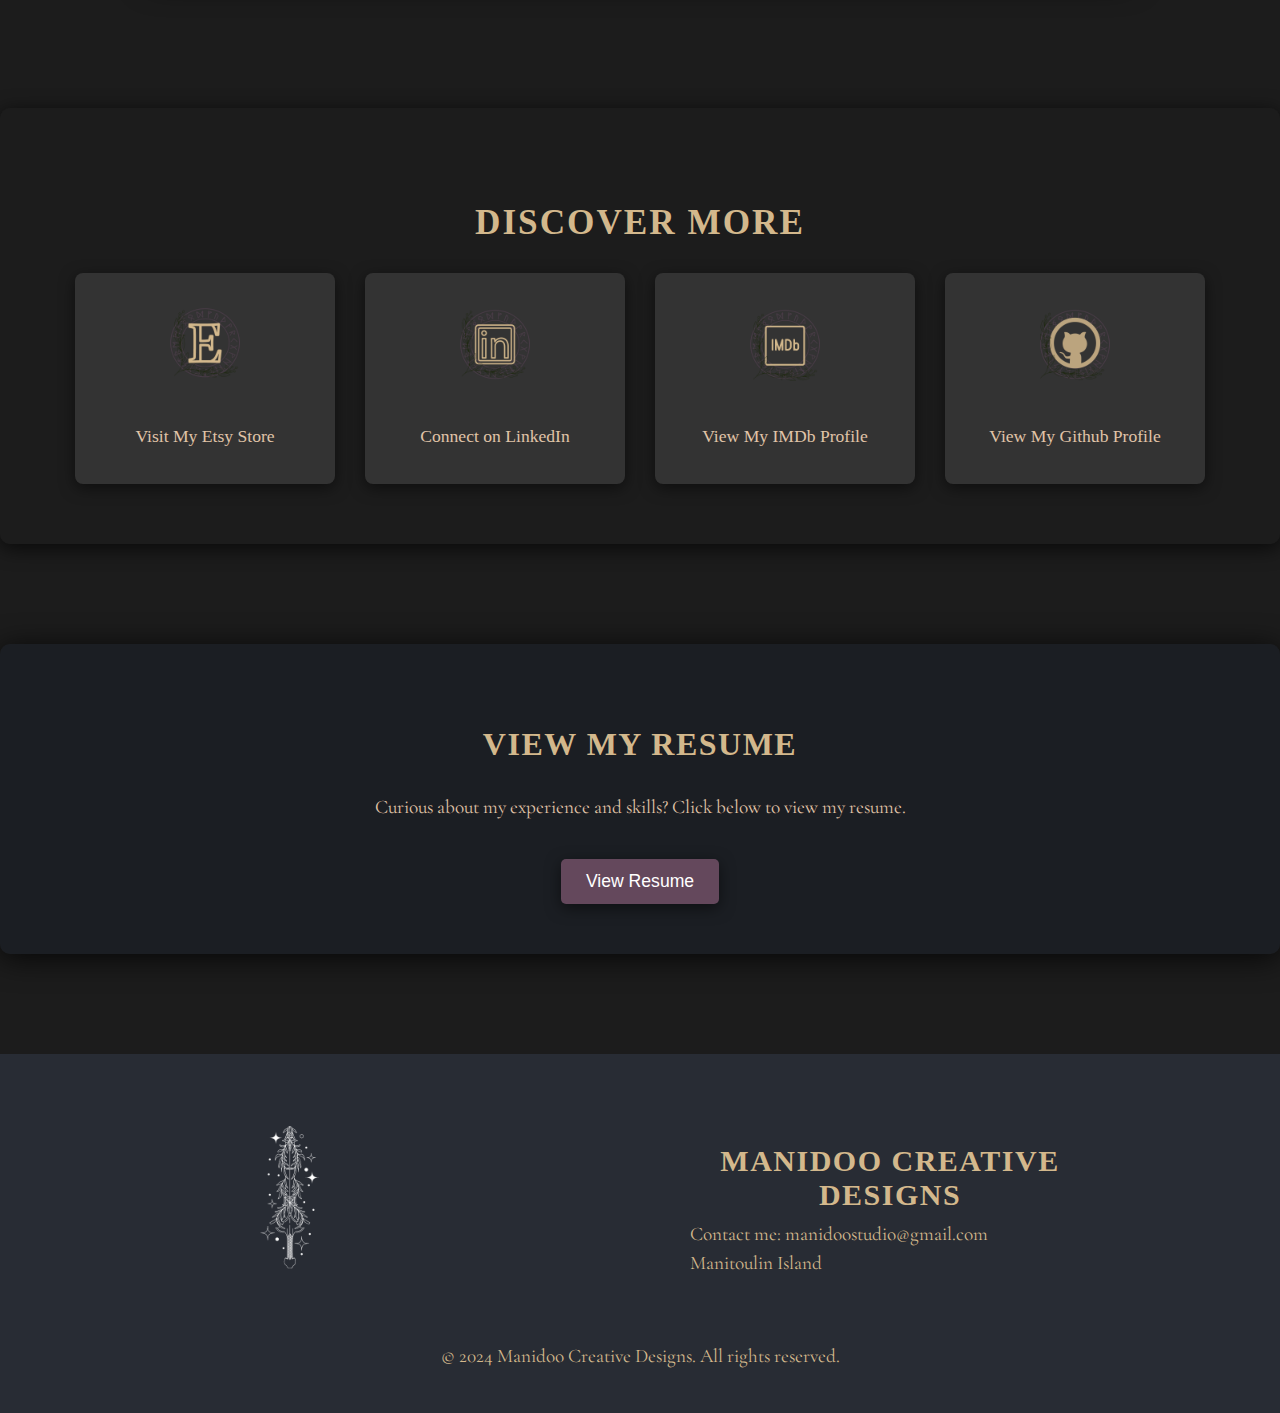
==== commit 2a7259c6: "added light mode to footer" ====
--- a/about.html
+++ b/about.html
@@ -136,7 +136,7 @@
     
             <div class="footer-logo">
                 <a href="./index.html" class="magnetic-btn">
-                    <img src="./images/shortmanidoologo.png" alt="Manidoo Creative Designs Logo">
+                    <img id="footer-logo" src="./images/shortmanidoologo.png" alt="Manidoo Creative Designs Logo">
                 </a>
             </div>
     
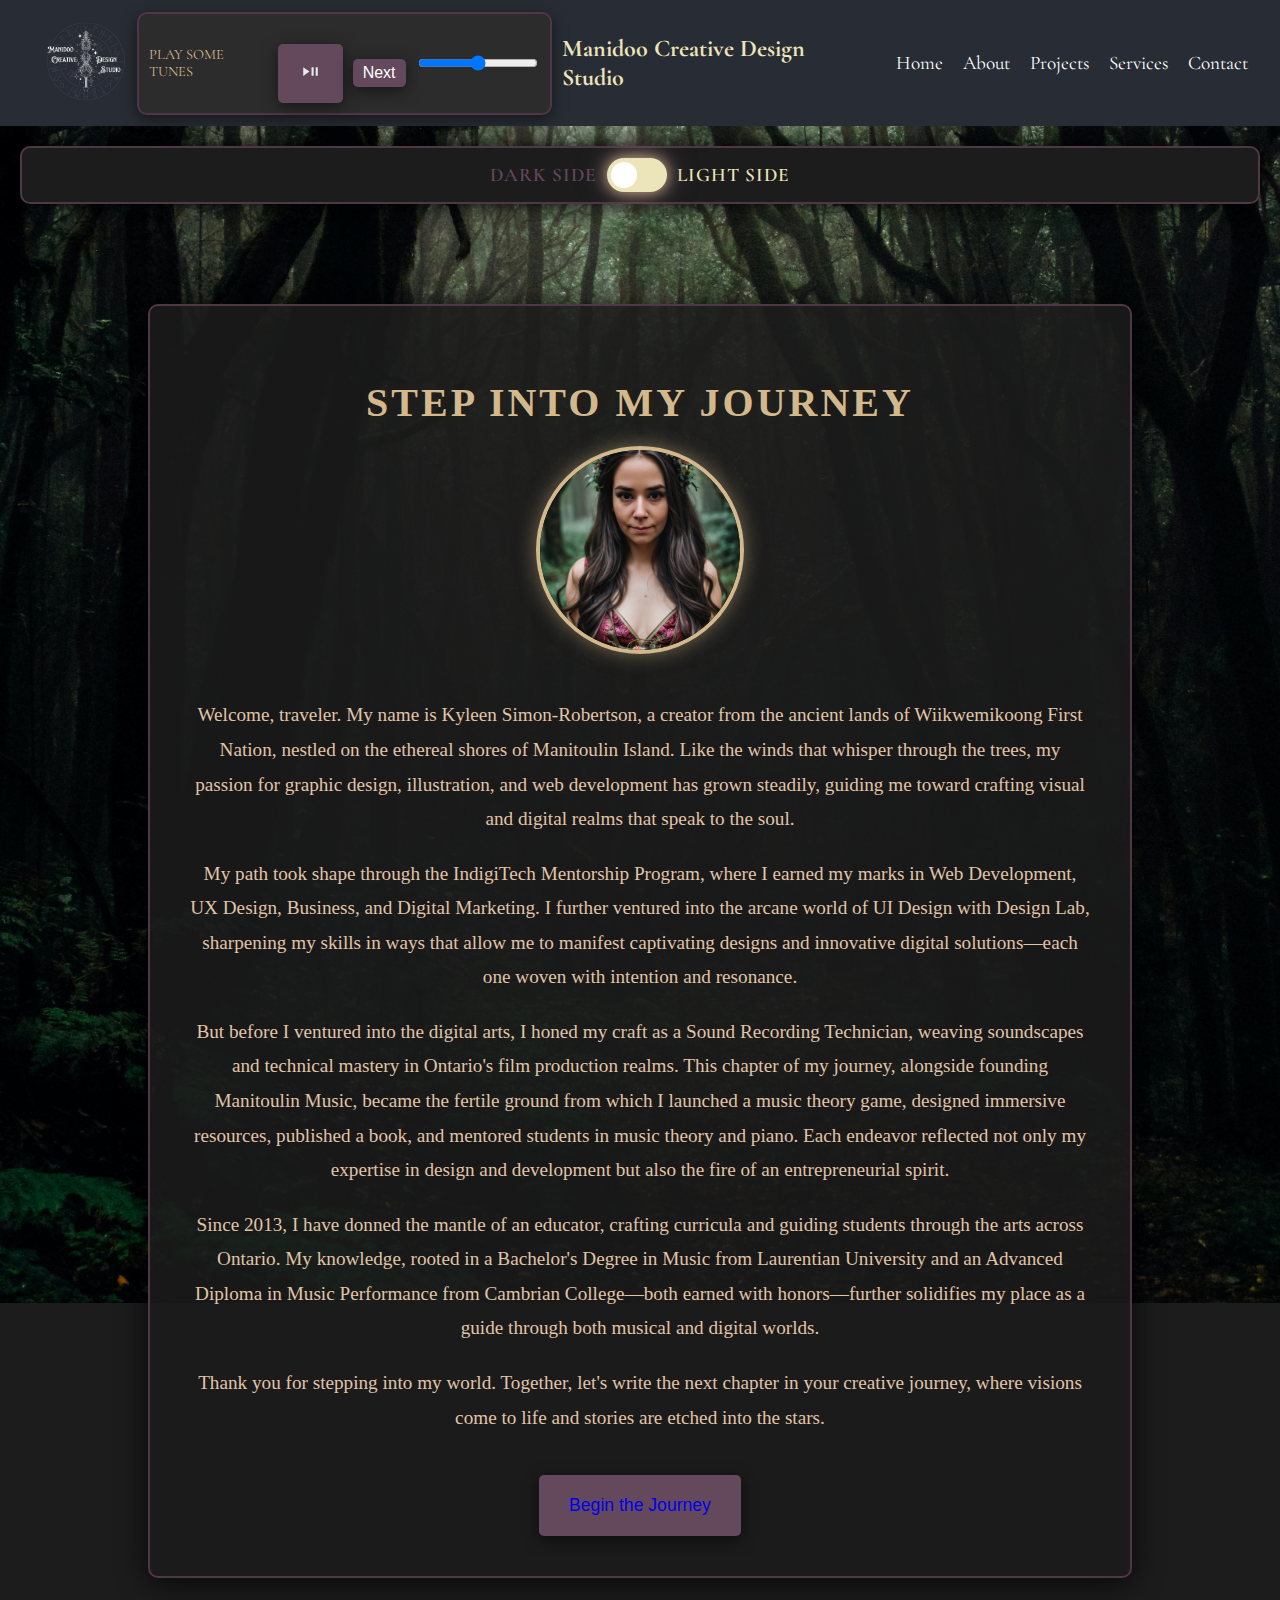
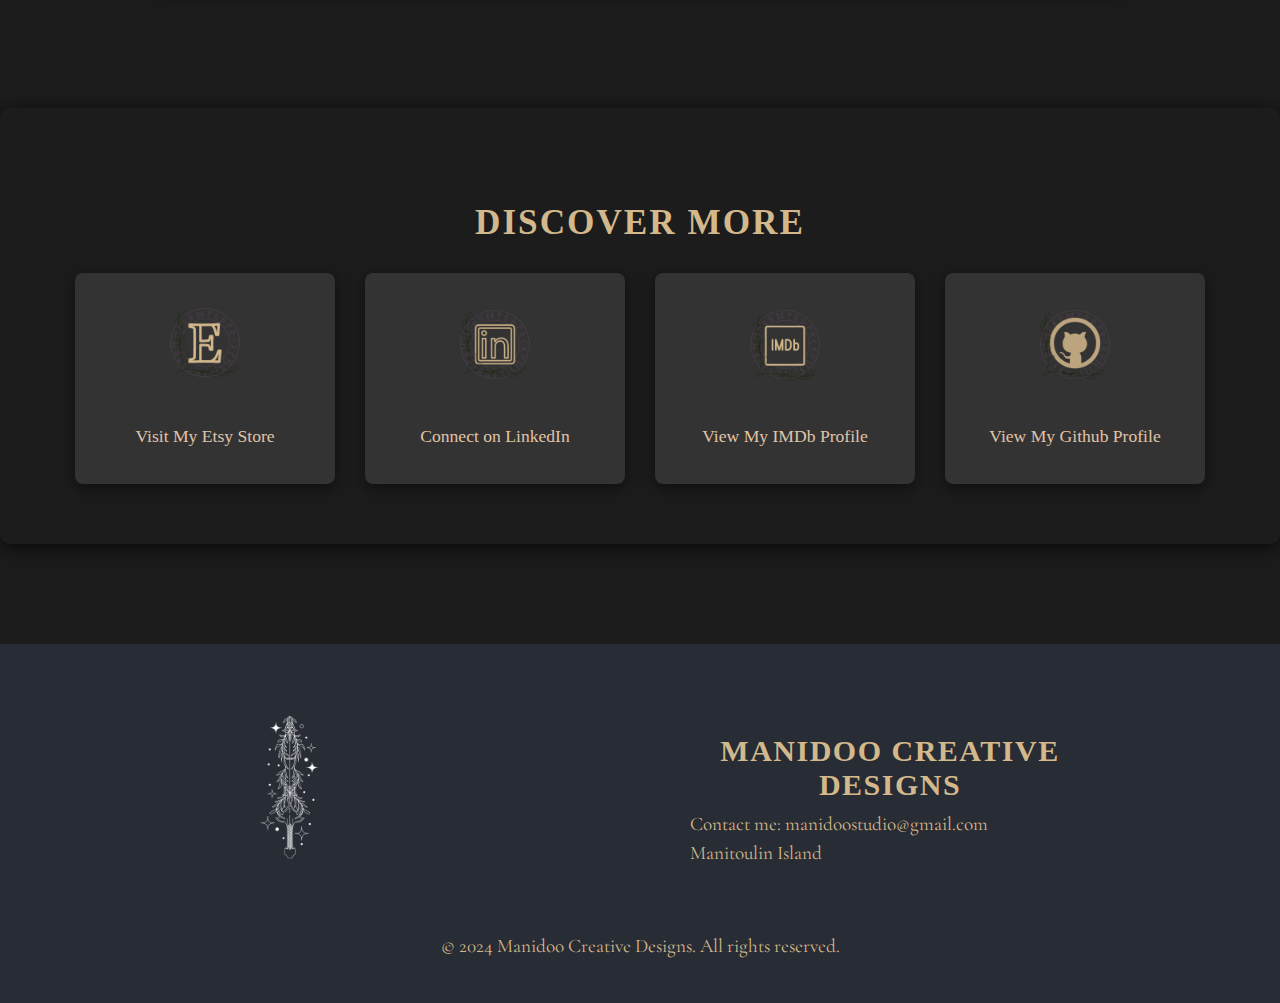
==== commit 7f5ed027: "removed resume" ====
--- a/about.html
+++ b/about.html
@@ -110,23 +110,7 @@
         </div>
     </section>
 
-    <section class="resume-section">
-        <h3>View My Resume</h3>
-        <p>Curious about my experience and skills? Click below to view my resume.</p>
-        <button id="viewResumeBtn">View Resume</button>
-      </section>
-      
-      
-      <div id="resumeModal" class="modal">
-        <div class="modal-content">
-          <span class="close">&times;</span>
-          <h4>Kyleen Simon-Robertson - Resume</h4>
-          <iframe src="ATS Resume Template - Kyleen Robertson (1).pdf" width="100%" height="600px"></iframe> 
-          <a href="ATS Resume Template - Kyleen Robertson (1).pdf" download class="download-btn">Download Resume</a>
-        </div>
-      </div>
-      
-    
+
     
 
     </body>
